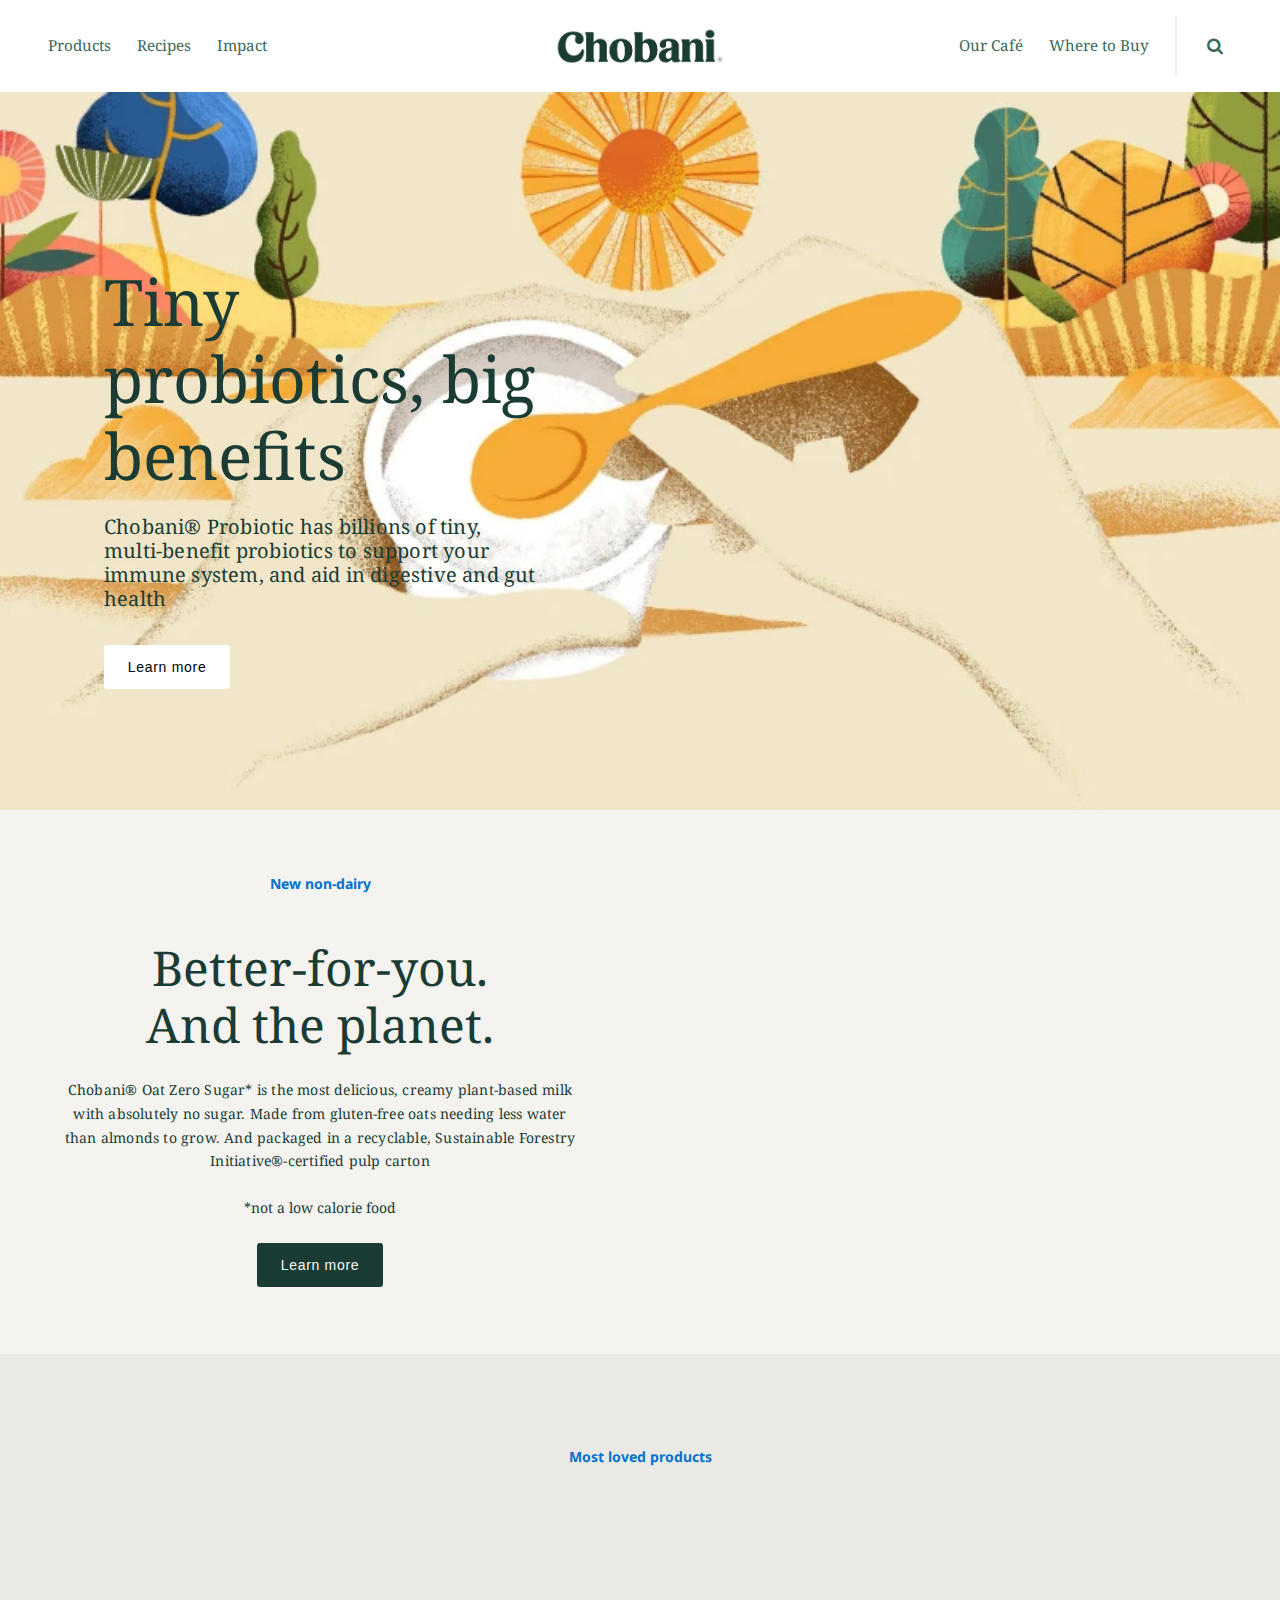
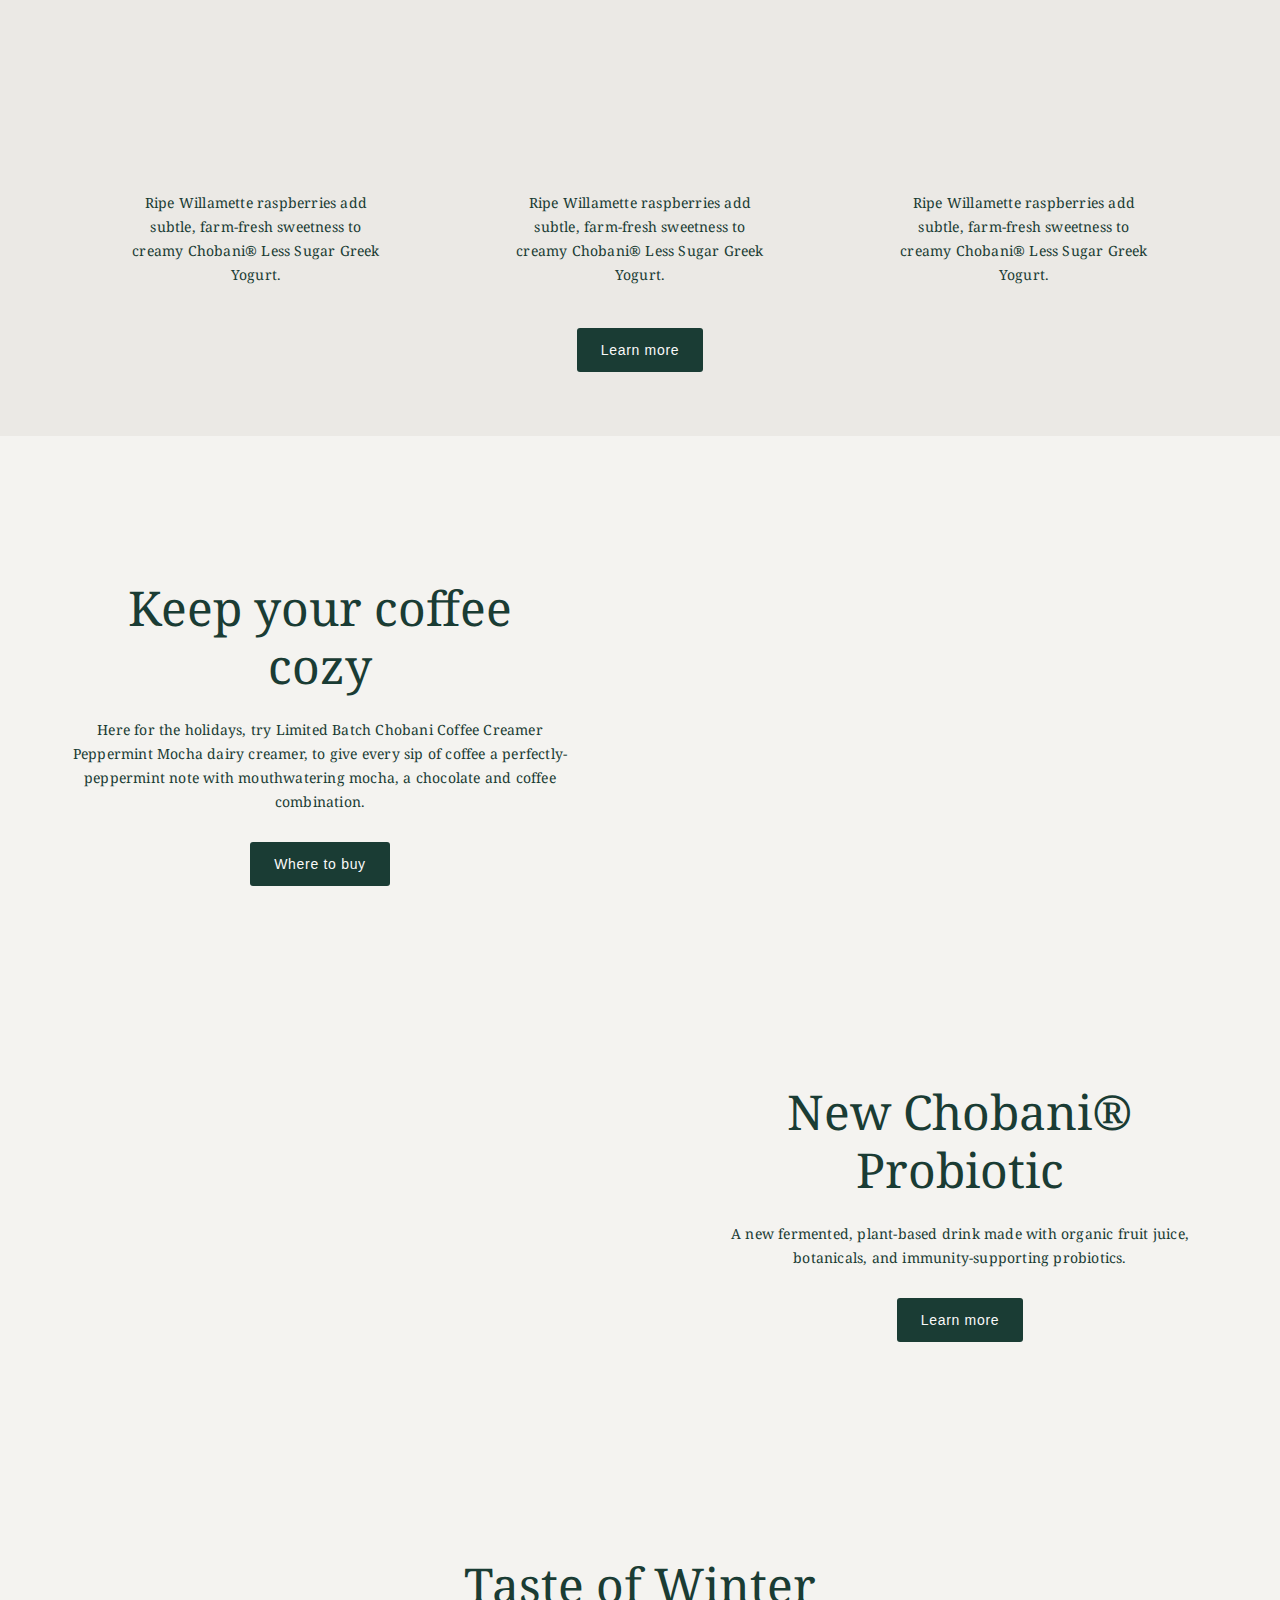
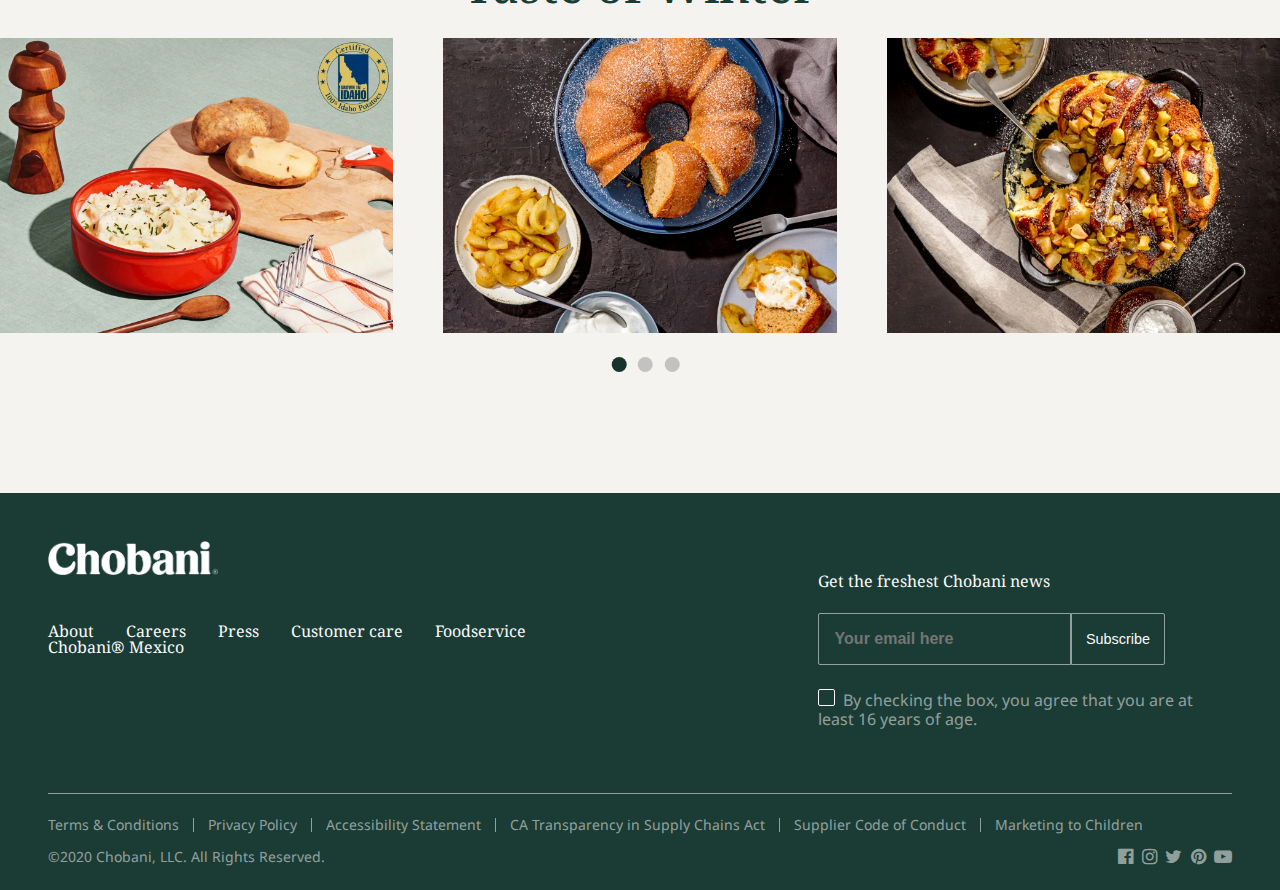
==== public/html/index.html @ cfcb0d74 "firebase" ====
<!DOCTYPE html>
<html lang="ko">
<head>
    <meta charset="UTF-8">
    <meta name="viewport" content="width=device-width, initial-scale=1.0">
    <link rel="stylesheet" href="../css/reset.css">
    <link rel="stylesheet" href="../css/swiper-bundle.min.css">
    <link rel="stylesheet" href="../css/animate3.min.css">
    <link rel="stylesheet" href="https://stackpath.bootstrapcdn.com/font-awesome/4.7.0/css/font-awesome.min.css">
    <link rel="stylesheet" href="../css/index.css">
    <script src="../js/jquery-3.5.1.min.js"></script>
    <script src="../js/swiper-bundle.min.js"></script>
    <script src="../js/wow.min.js"></script>
    <title>Chobani</title>
</head>
<body>
    <!-- .header-wrapper -->
    <div class="header-wrapper wrapper">
        <div class="navi-wrapper wrapper wow slideInDown" data-wow-duration="0.6s">
            <div class="navi-wrap">
                <div class="navi-left">
                    <div class="navi navi-products">
                        <a href="#">Products</a>
                        <div class="sub-navi">
                            <ul class="featured">
                                <li class="title">Featured</li>
                                <li><a href="#">New! Chobani® Probiotic</a>
                                <i class="fa fa-angle-right" aria-hidden="true"></i>
                                </li>
                                <li><a href="#">New! Chobani® Complete</a>
                                <i class="fa fa-angle-right" aria-hidden="true"></i>
                                </li>
                            </ul>
                            <ul class="products">
                                <li class="title">All Products</li>
                                <li><a href="#">Complete</a>
                                <i class="fa fa-angle-right" aria-hidden="true"></i>
                                </li>
                                <li><a href="#">Oat-Based</a>
                                <i class="fa fa-angle-right" aria-hidden="true"></i>
                                </li>
                                <li><a href="#">Coffee Creamer</a>
                                <i class="fa fa-angle-right" aria-hidden="true"></i>
                                </li>
                                <li><a href="#">Less Sugar</a>
                                <i class="fa fa-angle-right" aria-hidden="true"></i>
                                </li>
                                <li><a href="#">Plain</a>
                                <i class="fa fa-angle-right" aria-hidden="true"></i>
                                </li>
                                <li><a href="#">Fruit on the Bottom</a>
                                <i class="fa fa-angle-right" aria-hidden="true"></i>
                                </li>
                                <li><a href="#">Blended</a>
                                <i class="fa fa-angle-right" aria-hidden="true"></i>
                                </li>
                                <li><a href="#">Creamy Blended</a>
                                <i class="fa fa-angle-right" aria-hidden="true"></i>
                                </li>
                                <li><a href="#">Probiotic</a>
                                <i class="fa fa-angle-right" aria-hidden="true"></i>
                                </li>
                                <li><a href="#">Flip®</a>
                                <i class="fa fa-angle-right" aria-hidden="true"></i>
                                </li>
                                <li><a href="#">Oatmeal on the Bottom</a>
                                <i class="fa fa-angle-right" aria-hidden="true"></i>
                                </li>
                                <li><a href="#">Chobani® Coconut</a>
                                <i class="fa fa-angle-right" aria-hidden="true"></i>
                                </li>
                                <li><a href="#">Limited Batch</a>
                                <i class="fa fa-angle-right" aria-hidden="true"></i>
                                </li>
                                <li><a href="#">Little Chobani™ Probiotic</a>
                                <i class="fa fa-angle-right" aria-hidden="true"></i>
                                </li>
                            </ul>
                        </div>
                    </div>
                    <div class="navi navi-recipe">
                        <a href="#">Recipes</a>
                    </div>
                    <div class="navi navi-impact">
                        <a href="#">Impact</a>
                        <ul class="sub-navi">
                            <li><a href="#">Environmental Wellness</a>
                            <i class="fa fa-angle-right" aria-hidden="true"></i>
                            </li>
                            <li><a href="#">Diversity & Inclusion</a>
                            <i class="fa fa-angle-right" aria-hidden="true"></i>
                            </li>
                            <li><a href="#">Nutritional Wellness</a>
                            <i class="fa fa-angle-right" aria-hidden="true"></i>
                            </li>
                            <li><a href="#">Social Wellness</a>
                            <i class="fa fa-angle-right" aria-hidden="true"></i>
                            </li>
                            <li><a href="#">Chobani Incubator</a>
                            <i class="fa fa-angle-right" aria-hidden="true"></i>
                            </li>
                            <li><a href="#">Milk Matters™</a>
                            <i class="fa fa-angle-right" aria-hidden="true"></i>
                            </li>
                        </ul>
                    </div>
                </div>
                <h1><a href="#"><img src="../img/logo.png" alt="chobani"></a></h1>
                <div class="navi-right">
                    <div class="navi-right-cont">
                        <div class="navi navi-cafe">
                            <a href="#">Our Café</a>
                        </div>
                        <div class="navi navi-buy">
                            <a href="#">Where to Buy</a>
                        </div>
                        <div class="line"></div>
                        <i class="fa fa-search" aria-hidden="true"></i>
                        <div class="search">
                            <input type="text" name="search" placeholder="What are you looking for?">
                            <i class="fa fa-times" aria-hidden="true"></i>
                        </div>
                    </div>
                </div>
            </div>
        </div>
    </div>
    <!-- .header-wrapper // -->

    <!-- .main-wrapper -->
    <div class="main-wrapper m-wrapper">
        <div class="main-wrap">
            <div class="banner"></div>
            <div class="title-wrap">
                <h2 class="title wow fadeIn">Tiny probiotics, big benefits</h2>
                <p class="content wow fadeIn" data-wow-delay="0.2s">Chobani® Probiotic has billions of tiny, multi-benefit probiotics to support your immune system, and aid in digestive and gut health</p>
                <button type="button" class="wow fadeIn" data-wow-delay="0.3s">Learn more</button>
            </div>
        </div>
    </div>
    <!-- .main-wrapper // -->

    <!-- .new-wrapper -->
    <section class="new-wrapper wrapper">
        <div class="new-wrap">
            <div class="text-wrap">
                <h4 class="sub-title">New non-dairy</h4>
                <h3 class="title">Better-for-you.<br>And the planet.</h3>
                <p class="content">Chobani® Oat Zero Sugar* is the most delicious, creamy plant-based milk with absolutely no sugar. Made from gluten-free oats needing less water than almonds to grow. And packaged in a recyclable, Sustainable Forestry Initiative®-certified pulp carton</p>
                <p class="content-1">*not a low calorie food</p>
                <button type="button">Learn more</button>
            </div>
            <div class="img-wrap">
                <img src="../img/non-dairy.jpg" alt="new" class="w-100 wow fadeIn" data-wow-offset="200" data-wow-duration="1.5s">
            </div>
        </div>
    </section>
    <!-- .new-wrapper // -->

    <!-- .best-wrapper -->
    <section class="best-wrapper wrapper">
        <h4 class="sub-title">Most loved products</h4>
        <div class="best-wrap">
            <div class="best">
                <img src="../img/loved1.png" alt="best" class="w-100 wow fadeInUp" data-wow-offset="40" data-wow-duration="1.5s">
                <p class="content">Ripe Willamette raspberries add subtle, farm-fresh sweetness to creamy Chobani® Less Sugar Greek Yogurt.</p>
            </div>
            <div class="best">
                <img src="../img/loved2.png" alt="best" class="w-100 wow fadeInUp" data-wow-offset="40" data-wow-duration="1.5s" data-wow-delay="0.3s">
                <p class="content">Ripe Willamette raspberries add subtle, farm-fresh sweetness to creamy Chobani® Less Sugar Greek Yogurt.</p>
            </div>
            <div class="best">
                <img src="../img/loved3.png" alt="best" class="w-100 wow fadeInUp" data-wow-offset="40" data-wow-duration="1.5s" data-wow-delay="0.6s">
                <p class="content">Ripe Willamette raspberries add subtle, farm-fresh sweetness to creamy Chobani® Less Sugar Greek Yogurt.</p>
            </div>
        </div>
        <button type="button">Learn more</button>
    </section>
    <!-- .best-wrapper // -->

    <!-- .products-wrapper -->
    <section class="products-wrapper wrapper">
        <div class="prd-wrap">
            <div class="text-wrap">
                <h3 class="title">Keep your coffee<br>cozy</h3>
                <p class="content">Here for the holidays, try Limited Batch Chobani Coffee Creamer Peppermint Mocha dairy creamer, to give every sip of coffee a perfectly-peppermint note with mouthwatering mocha, a chocolate and coffee combination.</p>
                <button type="button">Where to buy</button>
            </div>
            <div class="img-wrap">
                <img src="../img/cozy.jpg" alt="prd" class="w-100 wow fadeInUp" data-wow-duration="1.5s">
            </div>
        </div>
        <div class="prd-wrap">
            <div class="text-wrap">
                <h3 class="title">New Chobani®<br>Probiotic</h3>
                <p class="content">A new fermented, plant-based drink made with organic fruit juice, botanicals, and immunity-supporting probiotics.</p>
                <button type="button">Learn more</button>
            </div>
            <div class="img-wrap">
                <img src="../img/probiotic.gif" alt="prd" class="w-100 wow fadeInUp" data-wow-duration="1.5s">
            </div>
        </div>
    </section>
    <!-- .products-wrapper // -->

    <!-- .slide-wrapper -->
    <section class="slide-wrapper">
        <h3 class="title">Taste of Winter</h3>
        <div class="swiper-container">
            <div class="swiper-wrapper">
                <div class="swiper-slide">
                    <div class="box"><a href="#"><img src="../img/slide2.jpg" alt="슬라이드" class="w-100"><span>Mashed Potatoes</span></a></div>
                </div>
                <div class="swiper-slide">
                    <div class="box"><a href="#"><img src="../img/slide3.jpg" alt="슬라이드" class="w-100"><span>Spiced Bundt Cake</s></a></div>
                </div>
                <div class="swiper-slide">
                    <div class="box"><a href="#"><img src="../img/slide1.jpg" alt="슬라이드" class="w-100"><span>Apple Cinammon Bread Pudding</s></a></div>
                </div>
            </div>
        </div>
        <div class="pager-wrap">
            <div class="pager"></div>
            <div class="pager"></div>
            <div class="pager"></div>
        </div>
    </section>
    <!-- .slide-wrapper // -->

    <!-- .footer -->
    <footer class="wrapper">
        <div class="cont-wrap">
            <div class="f-menu">
                <div class="logo"><img src="../img/logo-w.png" alt="chobani" class="w-100"></div>
                <ul class="menu">
                    <li><a href="#">About</a></li>
                    <li><a href="#">Careers</a></li>
                    <li><a href="#">Press</a></li>
                    <li><a href="#">Customer care</a></li>
                    <li><a href="#">Foodservice</a></li>
                    <li><a href="#">Chobani® Mexico</a></li>
                </ul>
            </div>
            <form class="f-mail">
                <p>Get the freshest Chobani news</p>
                <div class="email-box">
                    <input type="text" name="email" placeholder="Your email here" class="email">
                    <input type="submit" value="Subscribe" class="bt-email"></input>
                </div>
                <div class="cb-wrap">
                    <input type="checkbox" name="age" value="16" id="cb">
                    <label for="cb">By checking the box, you agree that you are at least 16 years of age.</label>
                </div>
        </div>
        <div class="copy-wrap">
            <ul class="terms">
                <li><a href="#">Terms & Conditions</a></li>
                <li><a href="#">Privacy Policy</a></li>
                <li><a href="#">Accessibility Statement</a></li>
                <li><a href="#">CA Transparency in Supply Chains Act</a></li>
                <li><a href="#">Supplier Code of Conduct</a></li>
                <li><a href="#">Marketing to Children</a></li>
            </ul>
            <div class="copy">
                <div class="copyright">©2020 Chobani, LLC. All Rights Reserved.</div>
                <div class="sns">
                    <a href="#"><i class="fa fa-facebook-official" aria-hidden="true"></i></a>
                    <a href="#"><i class="fa fa-instagram" aria-hidden="true"></i></a>
                    <a href="#"><i class="fa fa-twitter" aria-hidden="true"></i></a>
                    <a href="#"><i class="fa fa-pinterest" aria-hidden="true"></i></a>
                    <a href="#"><i class="fa fa-youtube-play" aria-hidden="true"></i></a>
                </div>
            </div>
        </div>
        </form>
    </footer>
    <!-- .footer // -->



    <script src="../js/index.js"></script>
</body>
</html>
---- public/css/index.css ----
@import url('https://fonts.googleapis.com/css2?family=Noto+Sans:wght@400;700&family=Noto+Serif&display=swap');
/* 
font-family: 'Noto Sans', sans-serif;
font-family: 'Noto Serif', serif;

color: #1a3c34;
color: #ff5e30;
 */

 html,body {font-family: 'Noto Serif', serif; color: #1a3c34; background-color: #f4f3f0;}
 div {box-sizing: border-box;}
 a {
	color: inherit;
	text-decoration: none;
 }
 .w-100 {width: 100%;}
 .mw-100 {width: 100%;}
 .h-100 {height: 100%;}
 .m-wrapper {max-width: 1440px; margin: auto;}
 .wrapper {max-width: 1376px; margin: auto;}

 .text-wrap {text-align: center; flex: 50% 0 0; padding: 0 4em;}
  h4.sub-title {color: #0071ce; font-family: 'Noto Sans', sans-serif; font-weight: bold; font-size: 0.875em;}
  h3.title {font-size: 3em; line-height: 1.2; margin: 1em 0 0.5em;}
  p.content {line-height: 1.7; font-size: 0.875em; letter-spacing: 0.2px;}
  button {background-color: #1a3c34; color: #f9f9f9; border-radius: 3px; padding: 1em 1.7em; border: 0; font-size: 0.875em; letter-spacing: 0.05em; transition: all .2s; font-size: 0.875em; margin-top: 2em;}
  button:hover {background-color: #e7e4d3; color: #1a3c34;}


 /* ********.header-wrapper******* */
 .navi-wrapper {background-color: #fff; position: fixed; padding: 1em 3em; width: 100%; z-index: 9;}
 .navi-wrap {display: flex; align-items: center; justify-content: space-between; color: #3b695d; font-size: 0.95em;}
 .navi-wrap .navi-left {display: flex; align-items: center;}
 .navi-wrap h1 img {width: 165px; position: absolute; top: 50%; left: 50%; transform: translate(-50%, -50%);}
 .navi-wrap .navi-right {overflow: hidden;}
 .navi-wrap .navi-right-cont {display: flex; align-items: center; transform: translate(290px); transition: all 0.5s;}
 .navi-wrap .navi-right-cont.active {transform: translate(0);}
 .navi-wrap .line{width: 2px; height: 60px; background-color: #eee; margin-right: 2em;}
 .navi-wrap .navi-right i {cursor: pointer; font-size: 1.125em;}
 .navi-wrap .navi {position: relative;}
 .navi-wrap .navi > a {margin-right: 1.7em; transition: all .2s;}
 .navi-wrap .navi:hover > a{color: #ff5e30;}

 .navi-right .search {opacity: 0;}
 .navi-right .search input {margin-right: 2em; border: 1px solid #ccc; padding: 1em 1.5em;}
 .navi-right .search i {font-size: 1.5em; font-weight: lighter;}

 .sub-navi {background-color: #fff; width: 225px; position: absolute; top: 30px; left: -20px; padding: 1.5em; box-shadow: 0 -1px 2px rgba(199, 199, 199, 0.7); display: none; z-index: 10;}
 .sub-navi ul.featured {border-bottom: 1px solid #eee; padding-bottom: 2.5em; margin-bottom: 2em;}
 .sub-navi .title {color: #579385; padding-bottom: 1em;}
 .sub-navi li {display: flex; justify-content: space-between; align-items: center;}
 .sub-navi li > i {opacity: 0; transition: all .5s;}
 .sub-navi a {display: block; font-family: 'Noto Sans', sans-serif; line-height: 1.3; padding: 0.25em 0; padding-left: 0.5em; font-size: 0.9em; color: #102f28;}
 .sub-navi a:hover {color: #ff5e30;}
 .sub-navi li:hover i {color: #ff5e30; opacity: 1; transform: translateX(6px);}
 .navi-impact > .sub-navi a {padding: 0.875em 0.5em; font-family: 'Noto Serif', serif;}

 /* ********.main-wrapper******* */
 .main-wrapper {position: relative;}
 .main-wrap .banner {width: 100%; height: 810px; background-image: url(../img/banner3.jpg); background-repeat: no-repeat; background-size: cover; background-position: center;}
 .main-wrap .title-wrap {position: absolute; bottom: 15%; padding: 0 6.5em; width: 50%;}
 .main-wrap .title-wrap .title {font-size: 4em; line-height: 1.2;}
 .main-wrap .title-wrap .content {font-size: 1.25em; line-height: 1.2; margin: 1em 0 1.7em;}
 .main-wrap .title-wrap button {background-color: #fff; color: #000; margin-top: 0; transition: all 0.3s;}
 .main-wrap .title-wrap button:hover {background-color: rgba(255,255,255,0.8);}
 
 /* ********.new-wrapper******* */
 .new-wrap {margin: 4em 0; display: flex; align-items: center;}
 .new-wrap .img-wrap {flex: 50% 0 0; padding: 0 7em;}
 .text-wrap p.content-1 {margin-top: 2em; font-size: 0.875em;}
 
 /* ********.best-wrapper******* */
 .best-wrapper {text-align: center; background-color: #ebe9e5; padding: 6em 0 4em;}
 .best-wrapper h4 {margin-bottom: 4em;}
 .best-wrapper button {margin-top: 3em;}
 .best-wrapper .best-wrap {display: flex; justify-content: space-evenly; align-items: flex-end;}
 .best-wrap .best {flex: 20% 0 0;}
 .best-wrap .best p {margin-top: 2em;}
 
 /* ********.products-wrapper******* */
 .prd-wrap {margin-top: 4em; display: flex; align-items: center;}
 .prd-wrap .img-wrap {flex: 50% 0 0; padding: 0 7em;}
 .prd-wrap:last-child .img-wrap {order: -1;}
  
 /* ********.slide-wrapper******* */
 .slide-wrapper {margin: 10em 0; text-align: center; position: relative;}
 .swiper-wrapper {max-height: 380px;}
 .swiper-slide {position: relative;}
 .swiper-slide .box {background-color: #1a3c34;}
 .swiper-slide .box img {transition: all 0.4s;}
 .swiper-slide .box span {position: absolute; top: 50%; left: 50%; transform: translate(-50%, -30%); color: #f9f9f9; font-size: 1.5em; font-weight: lighter; line-height: 1.4; opacity: 0; transition: all 0.5s; letter-spacing: 0.05em;}
 .swiper-slide .box.active span {opacity: 1; top: 50%; left: 50%; transform: translate(-50%, -50%);}
 .swiper-slide .box.active img {opacity: 0.1;}
 .pager-wrap {position: absolute; left: 50%; transform: translateX(-50%); display: flex; margin-top: 1.5em;}
 .swiper-pagination-bullet {width: 15px; height: 15px; border-radius: 50%; margin-left: 0.7em; background-color: #000;}
 .swiper-pagination-bullet-active {background-color: #17332c;}
  
 /* ********footer******* */
 footer.wrapper {margin-top: 10em; background-color: #1a3c34; color: #f9f9f9; padding: 3em 3em 1em; box-sizing: border-box;}
 footer .cont-wrap {display: flex; justify-content: space-between;}
 footer .f-menu {flex: 55% 0 0;}
 .f-menu .logo {width: 170px;}
 .f-menu ul.menu {display: flex; flex-wrap: wrap; padding-top: 3em;}
 .f-menu ul.menu li {margin-right: 2em;}
 footer .f-mail {flex: 35% 0 0; padding-top: 2em;}
 footer .f-mail .email-box {margin: 1.5em 0; display: flex;}
 footer .f-mail .email-box input {border: 1px solid rgba(228, 228, 228, 0.6); padding: 1em; background-color: transparent; color: #f9f9f9; display: inline-block;}
 .f-mail .email {font-weight: bolder; color: rgba(228, 228, 228, 0.6); border-radius: 2px 0 0 2px;}
 .f-mail .bt-email {font-size: 0.9em; transition: all 0.2s; border-radius: 0 2px 2px 0;}
 .f-mail .bt-email:hover {background-color: #f9f9f9; color: #1a3c34;}

 .cb-wrap input[type="checkbox"] {display: none;}
 .cb-wrap input[type="checkbox"] + label {display: inline-block; position: relative; user-select: none; line-height: 1.2; font-family: 'Noto Sans', sans-serif; color: rgba(228, 228, 228, 0.6);}
 .cb-wrap input[type="checkbox"] + label::before {content: ""; display: inline-block; width: 15px; height: 15px; background-color: transparent; border: 1px solid #f9f9f9; border-radius: 2px; margin-right: 0.5em;}
 .cb-wrap input[type="checkbox"]:checked + label::before {content: "\2713"; font-size: 0.875em; font-weight: bolder; text-align: center;}

.copy-wrap {margin-top: 4em; border-top: 1px solid rgba(228, 228, 228, 0.6); padding-top: 1.5em; font-family: 'Noto Sans', sans-serif; color: rgba(228, 228, 228, 0.6);}
.copy-wrap .terms {display: flex;}
.copy-wrap .terms li {margin-right: 1em; border-right: 1px solid rgba(228, 228, 228, 0.6); padding-right: 1em; font-size: 0.875em;}
.copy-wrap .terms li:last-child {border-right: 0;}
.copy-wrap .copy {padding: 1em 0 0.5em; display: flex; justify-content: space-between; align-items: center;}
.copy-wrap .copy .copyright {font-size: 0.875em;}
.copy-wrap .copy .sns i {margin-left: 0.25em; font-size: 1.125em;}
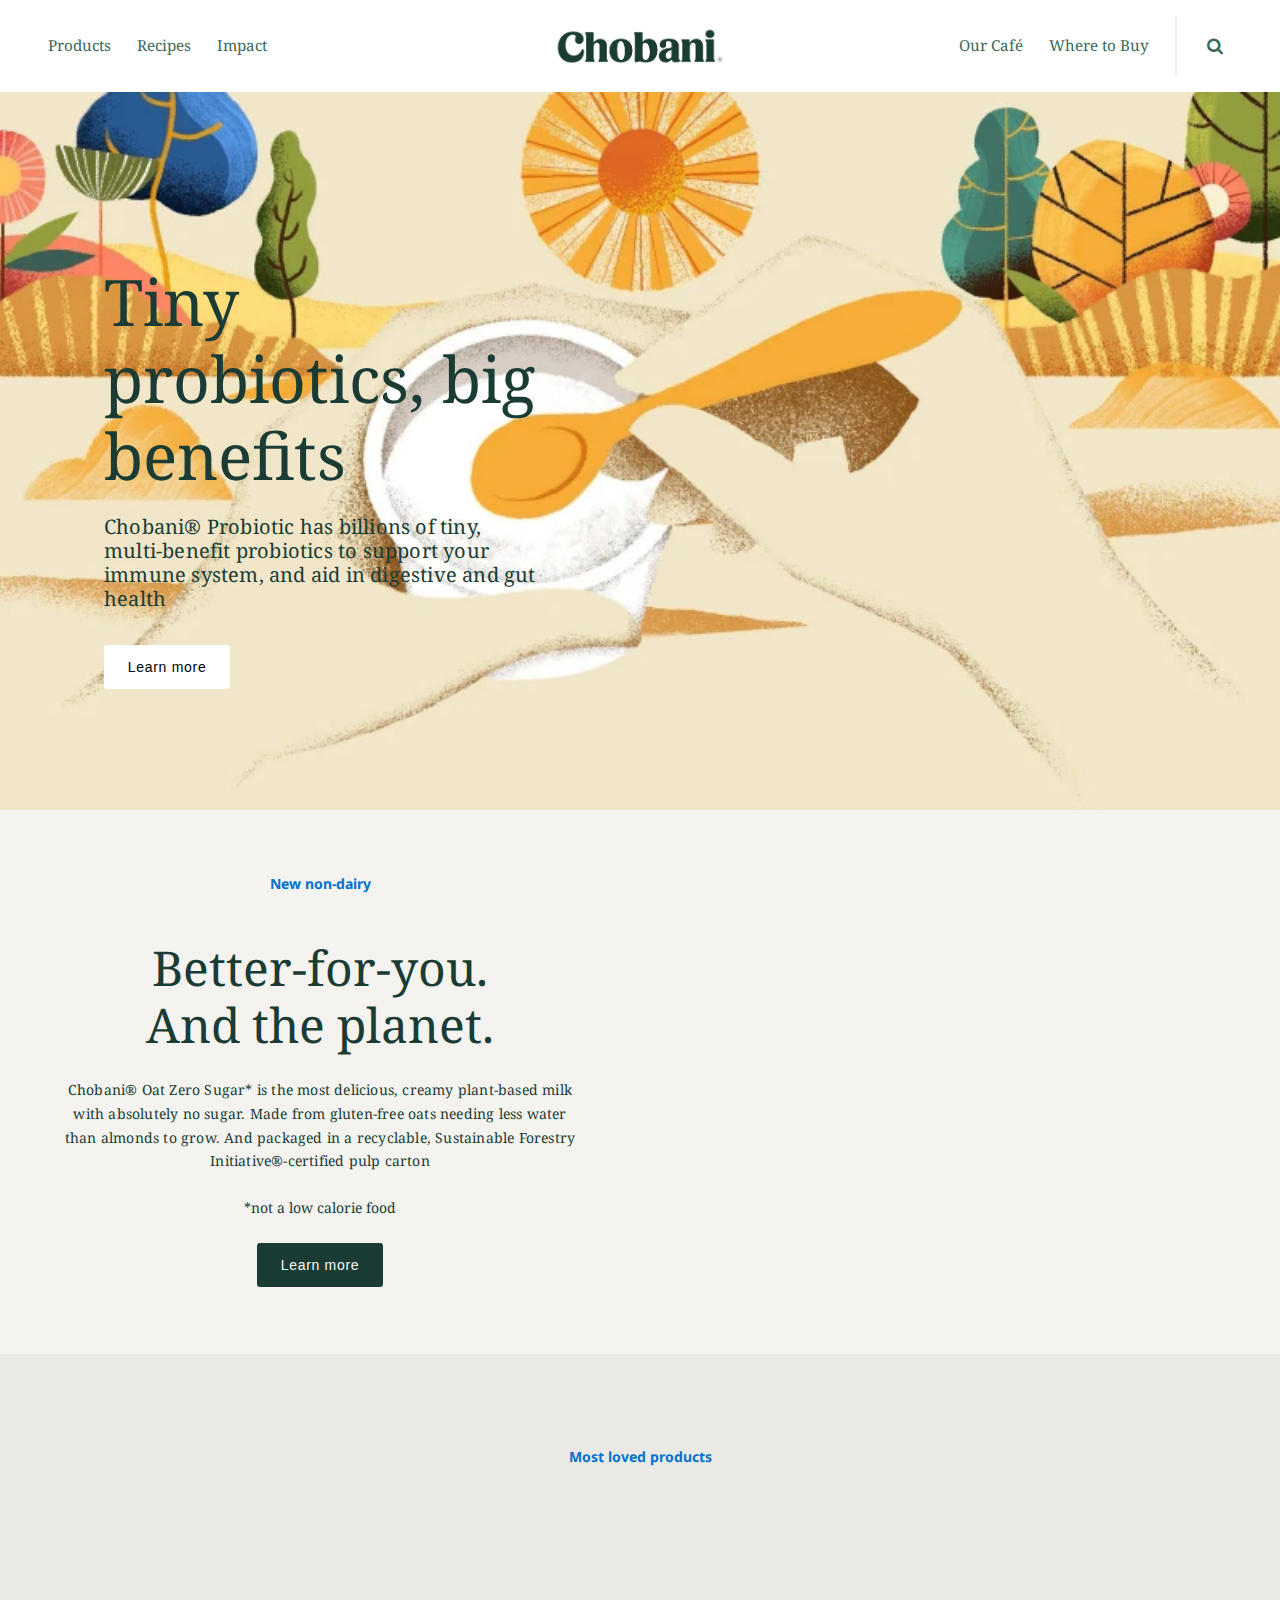
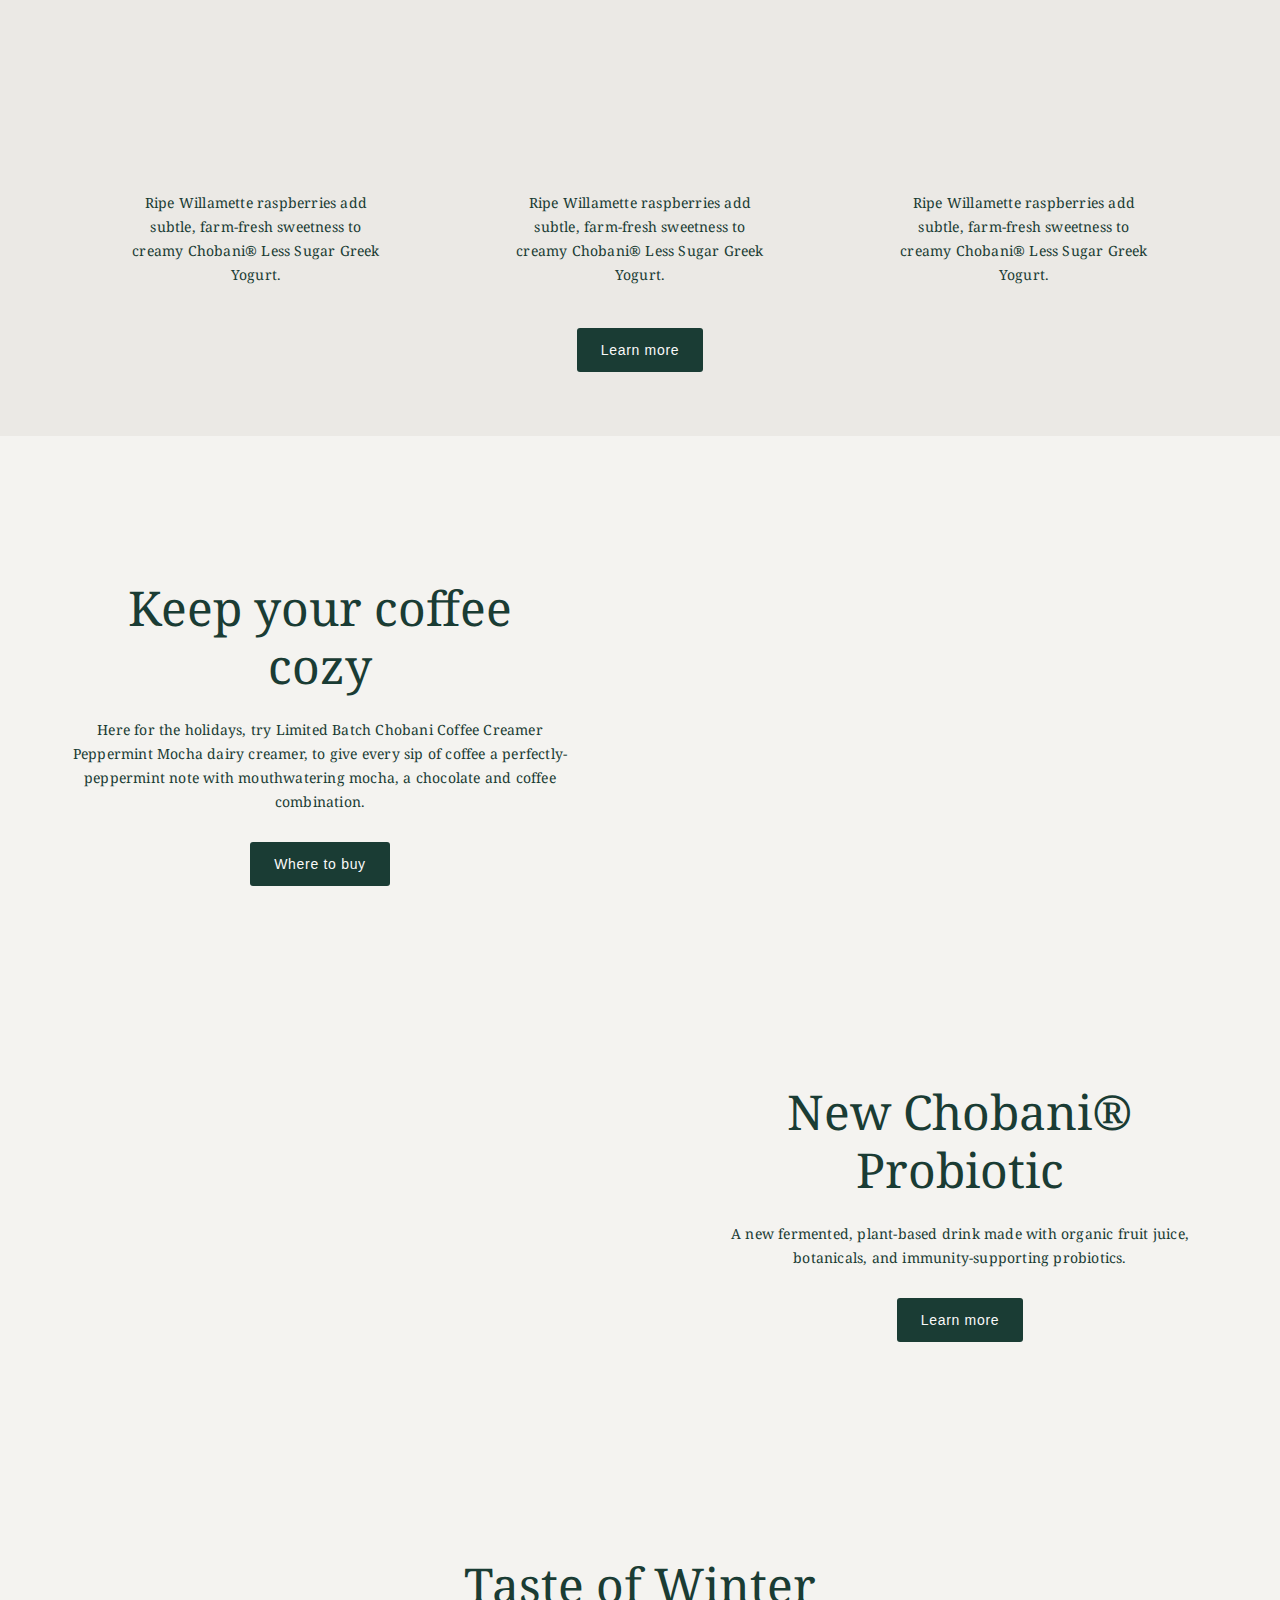
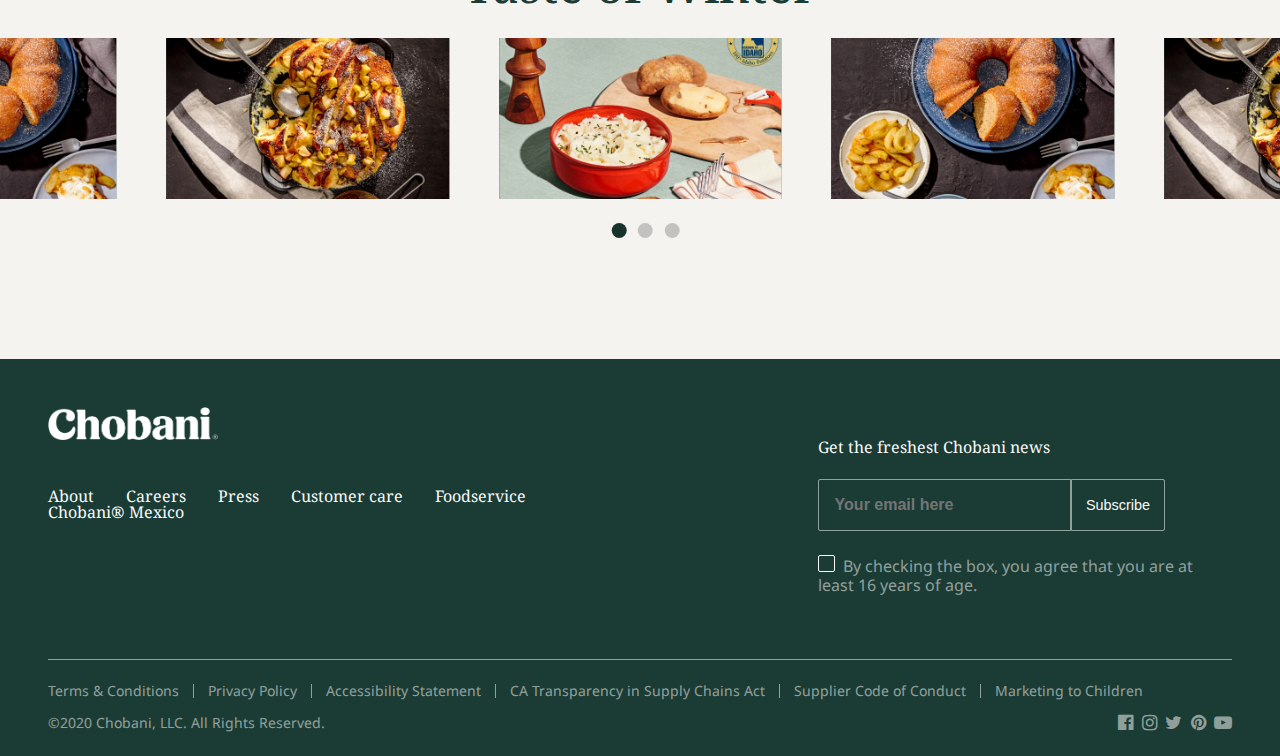
==== commit 8188f4ed: "..." ====
--- a/public/html/index.html
+++ b/public/html/index.html
@@ -209,7 +209,12 @@
         <div class="swiper-container">
             <div class="swiper-wrapper">
                 <div class="swiper-slide">
-                    <div class="box"><a href="#"><img src="../img/slide2.jpg" alt="슬라이드" class="w-100"><span>Mashed Potatoes</span></a></div>
+                    <div class="box">
+                        <a href="#">
+                            <img src="../img/slide2.jpg" alt="슬라이드" class="w-100">
+                            <span>Mashed Potatoes</span>
+                        </a>
+                    </div>
                 </div>
                 <div class="swiper-slide">
                     <div class="box"><a href="#"><img src="../img/slide3.jpg" alt="슬라이드" class="w-100"><span>Spiced Bundt Cake</s></a></div>
--- a/public/css/index.css
+++ b/public/css/index.css
@@ -84,11 +84,11 @@
   
  /* ********.slide-wrapper******* */
  .slide-wrapper {margin: 10em 0; text-align: center; position: relative;}
- .swiper-wrapper {max-height: 380px;}
- .swiper-slide {position: relative;}
+ /* .swiper-wrapper {max-height: 380px;} */
+ .swiper-slide {position: relative; margin: -2% 0; }
  .swiper-slide .box {background-color: #1a3c34;}
  .swiper-slide .box img {transition: all 0.4s;}
- .swiper-slide .box span {position: absolute; top: 50%; left: 50%; transform: translate(-50%, -30%); color: #f9f9f9; font-size: 1.5em; font-weight: lighter; line-height: 1.4; opacity: 0; transition: all 0.5s; letter-spacing: 0.05em;}
+ .swiper-slide .box span {position: absolute; top: 50%; left: 50%; transform: translate(-50%, -30%); color: #f9f9f9; font-size: 1.5em; font-weight: lighter; line-height: 1.4; opacity: 0; transition: all 0.5s; letter-spacing: 0.05em; border: 2px solid red;}
  .swiper-slide .box.active span {opacity: 1; top: 50%; left: 50%; transform: translate(-50%, -50%);}
  .swiper-slide .box.active img {opacity: 0.1;}
  .pager-wrap {position: absolute; left: 50%; transform: translateX(-50%); display: flex; margin-top: 1.5em;}
@@ -120,4 +120,23 @@
 .copy-wrap .terms li:last-child {border-right: 0;}
 .copy-wrap .copy {padding: 1em 0 0.5em; display: flex; justify-content: space-between; align-items: center;}
 .copy-wrap .copy .copyright {font-size: 0.875em;}
-.copy-wrap .copy .sns i {margin-left: 0.25em; font-size: 1.125em;}+.copy-wrap .copy .sns i {margin-left: 0.25em; font-size: 1.125em;}
+
+
+
+
+@media screen and (max-width: 1199px) {
+    .navi-wrap {padding: 0.75em 0;}
+    .navi-wrap .navi-left {order: 1; margin-left: auto;}
+    .navi-wrap h1 img {position: relative; transform: translate(0); top: 0; left: 0; width: 120px;}
+    .navi-wrap .navi-right {display: none;}
+}
+@media screen and (max-width: 991px) {
+	
+}
+@media screen and (max-width: 767px) {
+	
+}
+@media screen and (max-width: 575px) {
+	
+}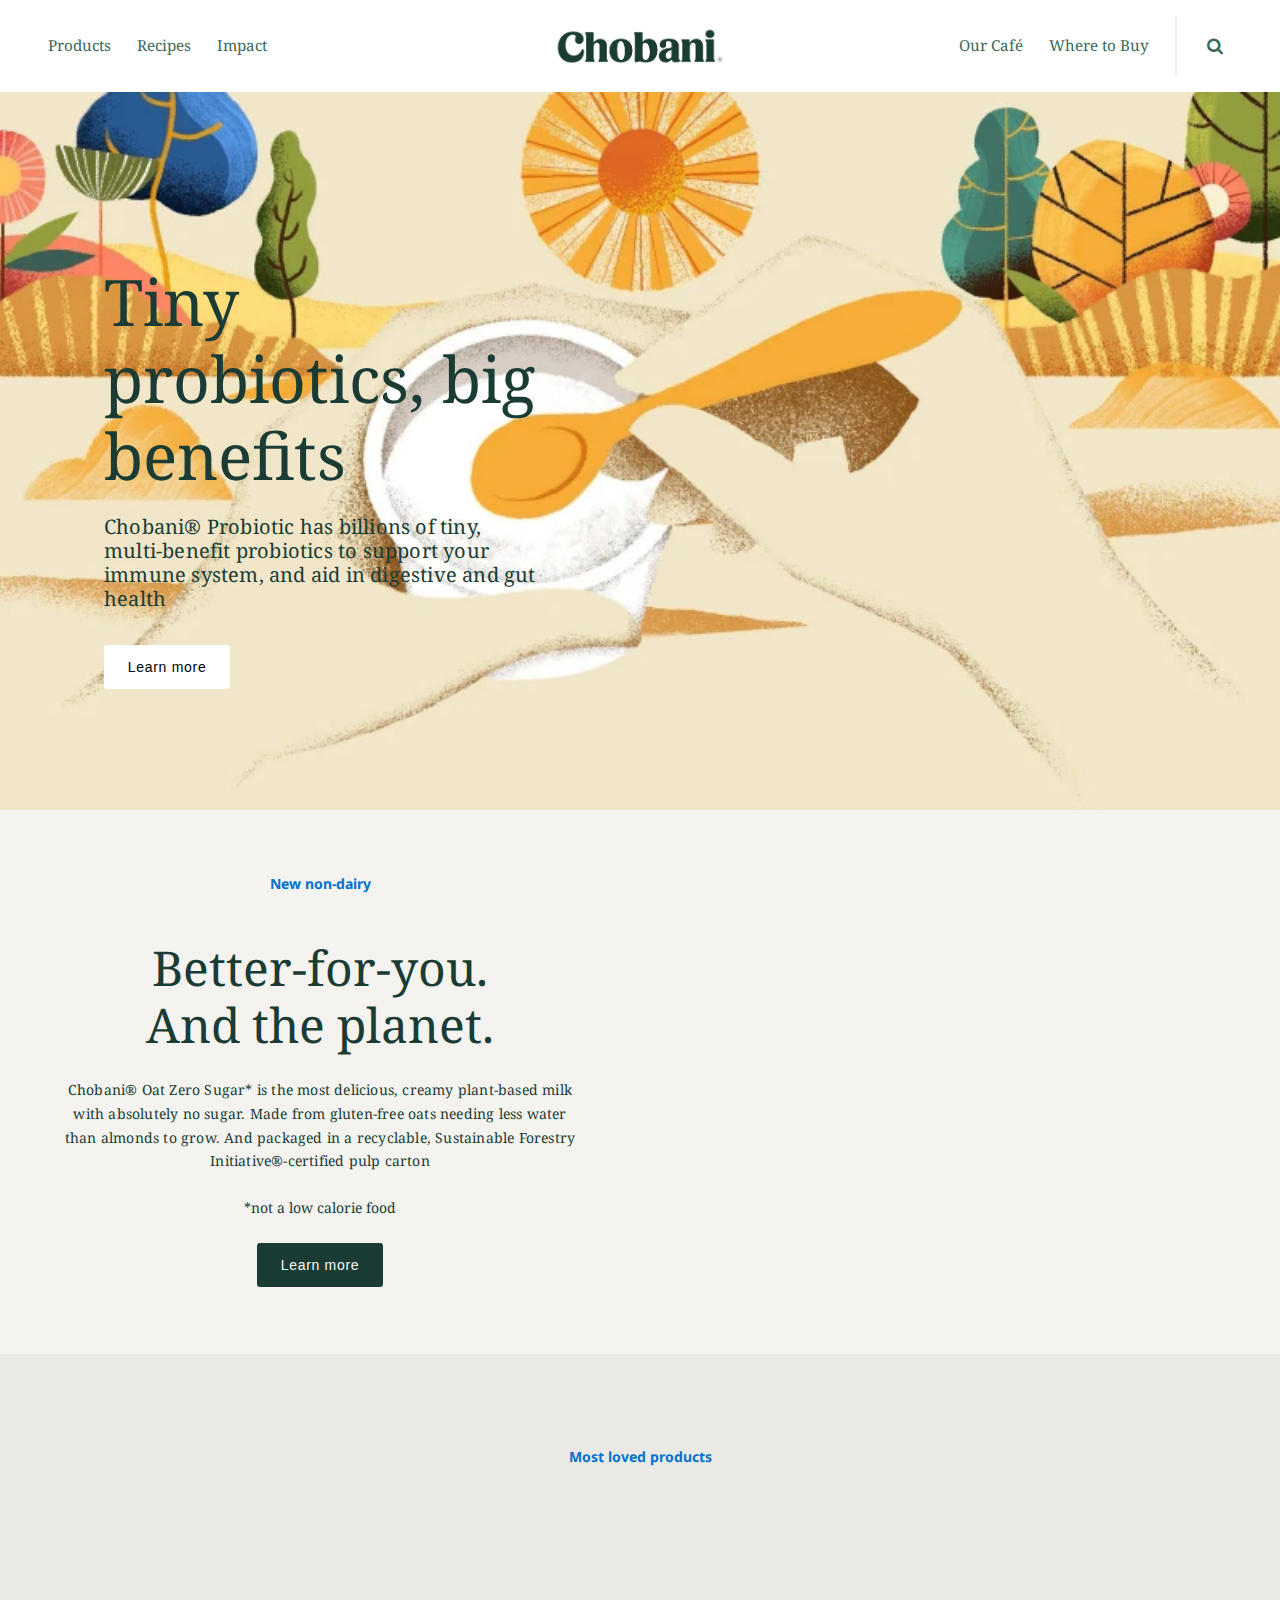
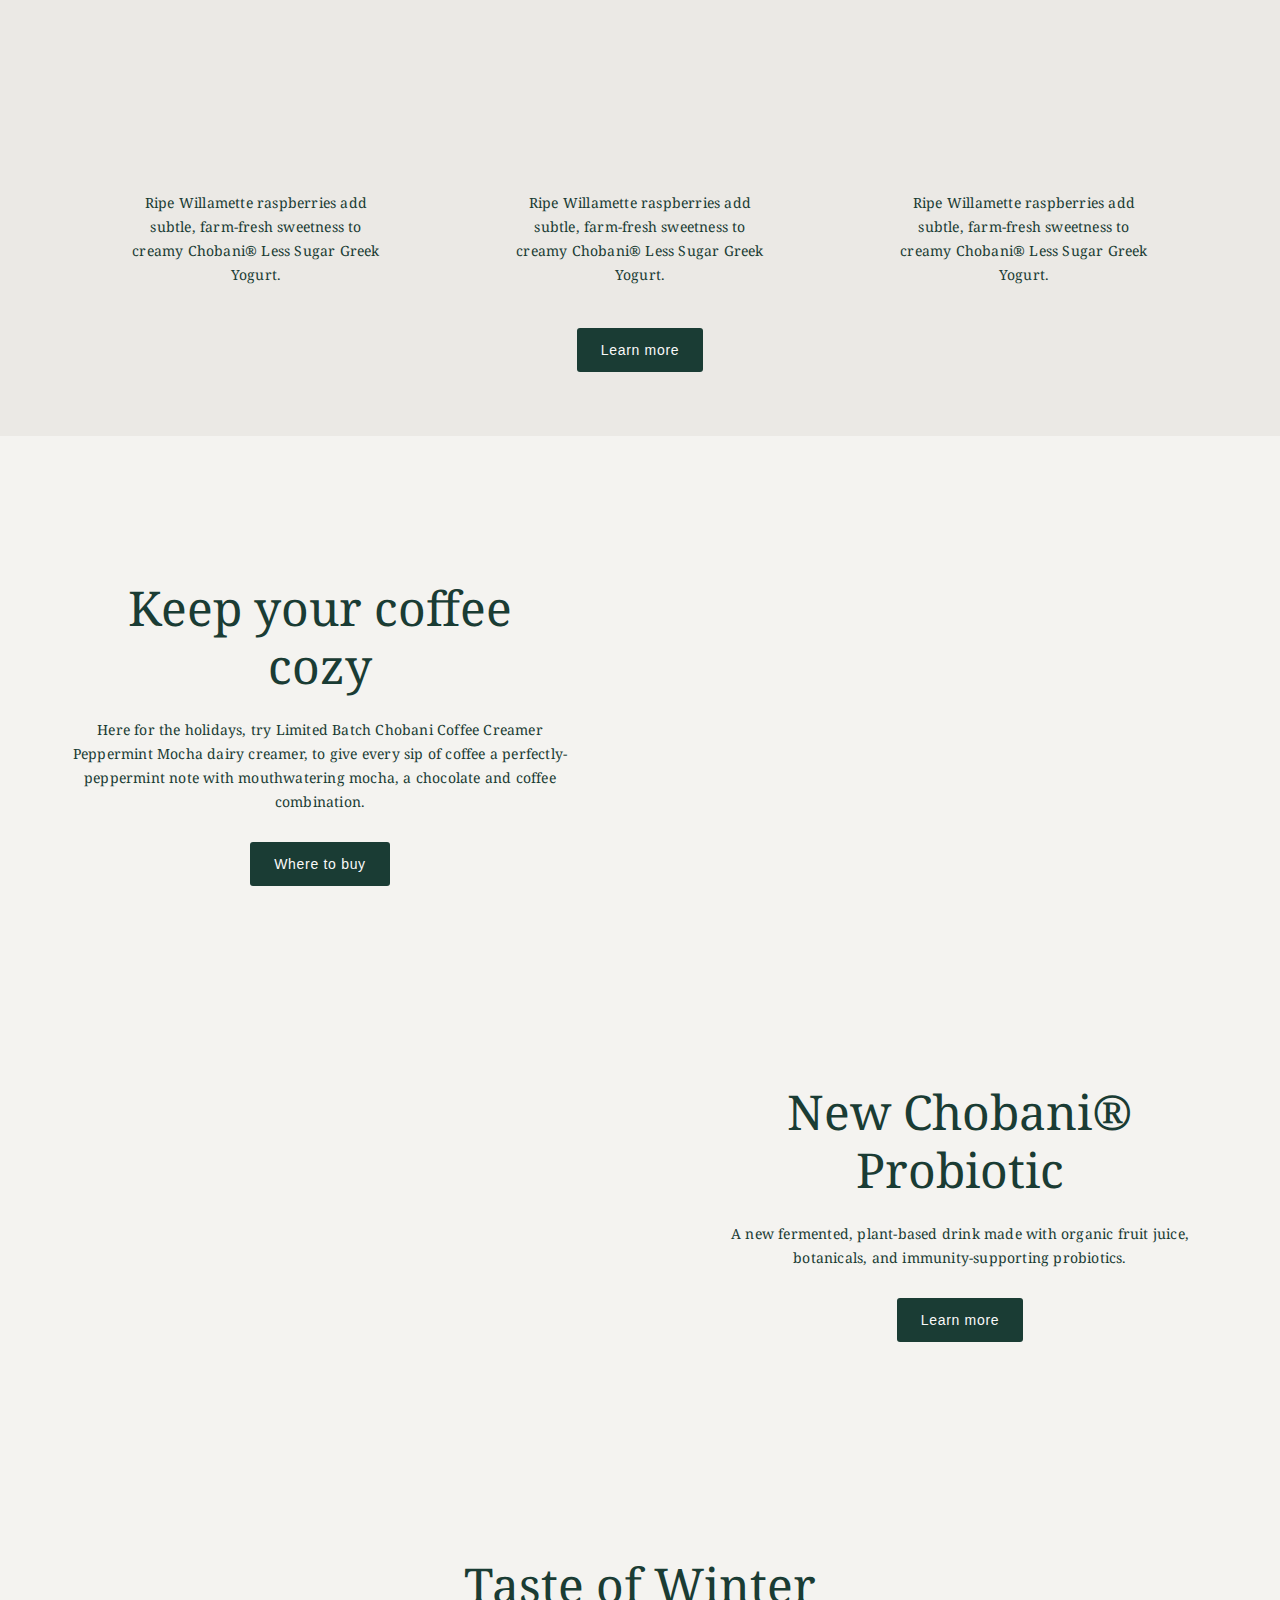
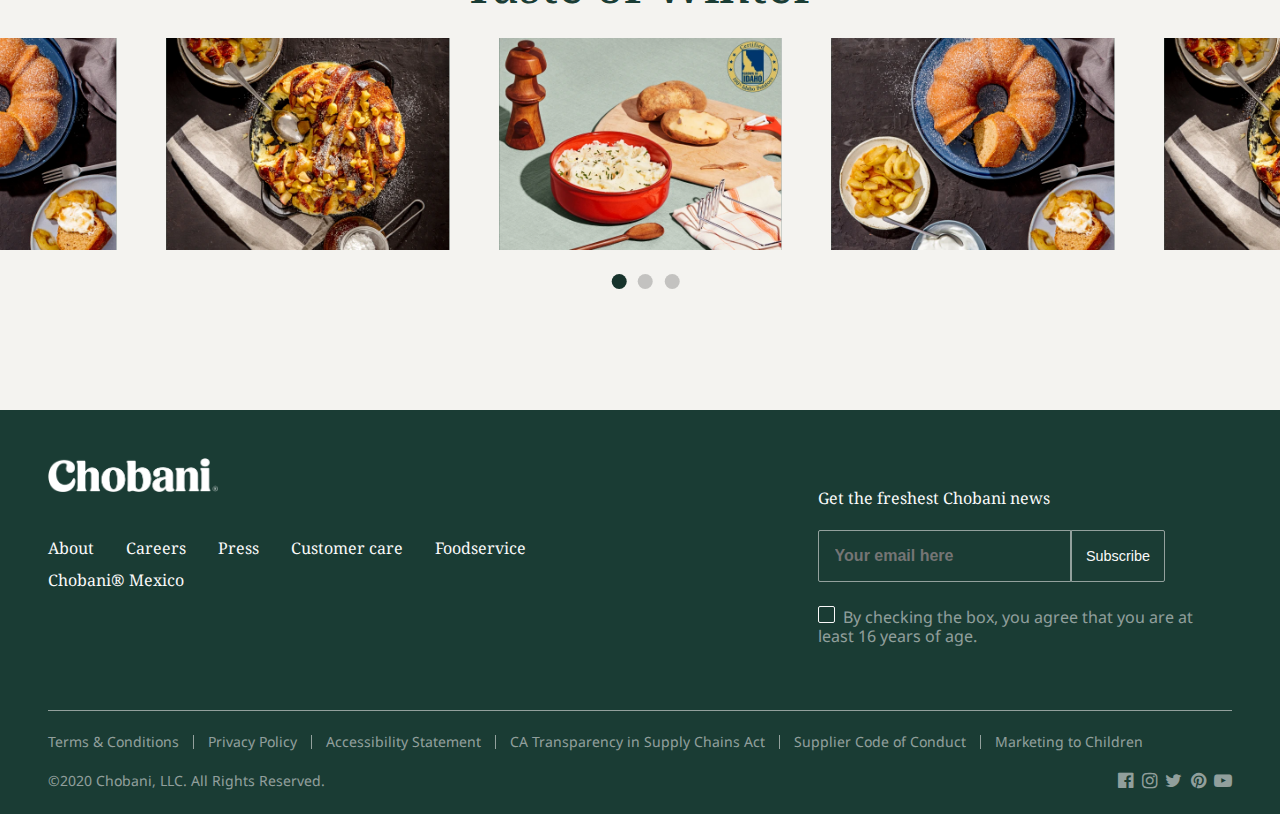
==== commit 3881f50b: "반응형 navi, footer빼고" ====
--- a/public/html/index.html
+++ b/public/html/index.html
@@ -122,6 +122,10 @@
                         </div>
                     </div>
                 </div>
+                <div class="mo-navi">
+                    <div class="line"></div>
+                    <i class="fa fa-bars" aria-hidden="true"></i>
+                </div>
             </div>
         </div>
     </div>
--- a/public/css/index.css
+++ b/public/css/index.css
@@ -45,6 +45,9 @@
  .navi-right .search input {margin-right: 2em; border: 1px solid #ccc; padding: 1em 1.5em;}
  .navi-right .search i {font-size: 1.5em; font-weight: lighter;}
 
+ .mo-navi {display: none;}
+ .mo-navi i {font-size: 1.25em; cursor: pointer;}
+
  .sub-navi {background-color: #fff; width: 225px; position: absolute; top: 30px; left: -20px; padding: 1.5em; box-shadow: 0 -1px 2px rgba(199, 199, 199, 0.7); display: none; z-index: 10;}
  .sub-navi ul.featured {border-bottom: 1px solid #eee; padding-bottom: 2.5em; margin-bottom: 2em;}
  .sub-navi .title {color: #579385; padding-bottom: 1em;}
@@ -65,7 +68,7 @@
  .main-wrap .title-wrap button:hover {background-color: rgba(255,255,255,0.8);}
  
  /* ********.new-wrapper******* */
- .new-wrap {margin: 4em 0; display: flex; align-items: center;}
+ .new-wrap {margin: 4em 0; display: flex; align-items: center; flex-wrap: wrap;}
  .new-wrap .img-wrap {flex: 50% 0 0; padding: 0 7em;}
  .text-wrap p.content-1 {margin-top: 2em; font-size: 0.875em;}
  
@@ -73,22 +76,22 @@
  .best-wrapper {text-align: center; background-color: #ebe9e5; padding: 6em 0 4em;}
  .best-wrapper h4 {margin-bottom: 4em;}
  .best-wrapper button {margin-top: 3em;}
- .best-wrapper .best-wrap {display: flex; justify-content: space-evenly; align-items: flex-end;}
+ .best-wrapper .best-wrap {display: flex; justify-content: space-evenly; align-items: flex-end; flex-wrap: wrap;}
  .best-wrap .best {flex: 20% 0 0;}
  .best-wrap .best p {margin-top: 2em;}
  
  /* ********.products-wrapper******* */
- .prd-wrap {margin-top: 4em; display: flex; align-items: center;}
+ .prd-wrap {margin-top: 4em; display: flex; align-items: center; flex-wrap: wrap;}
  .prd-wrap .img-wrap {flex: 50% 0 0; padding: 0 7em;}
  .prd-wrap:last-child .img-wrap {order: -1;}
   
  /* ********.slide-wrapper******* */
  .slide-wrapper {margin: 10em 0; text-align: center; position: relative;}
  /* .swiper-wrapper {max-height: 380px;} */
- .swiper-slide {position: relative; margin: -2% 0; }
+ .swiper-slide {position: relative;}
  .swiper-slide .box {background-color: #1a3c34;}
  .swiper-slide .box img {transition: all 0.4s;}
- .swiper-slide .box span {position: absolute; top: 50%; left: 50%; transform: translate(-50%, -30%); color: #f9f9f9; font-size: 1.5em; font-weight: lighter; line-height: 1.4; opacity: 0; transition: all 0.5s; letter-spacing: 0.05em; border: 2px solid red;}
+ .swiper-slide .box span {position: absolute; top: 50%; left: 50%; transform: translate(-50%, -15%); color: #f9f9f9; font-size: 1.5em; font-weight: lighter; line-height: 1.4; opacity: 0; transition: all 0.7s; letter-spacing: 0.05em;}
  .swiper-slide .box.active span {opacity: 1; top: 50%; left: 50%; transform: translate(-50%, -50%);}
  .swiper-slide .box.active img {opacity: 0.1;}
  .pager-wrap {position: absolute; left: 50%; transform: translateX(-50%); display: flex; margin-top: 1.5em;}
@@ -98,10 +101,10 @@
  /* ********footer******* */
  footer.wrapper {margin-top: 10em; background-color: #1a3c34; color: #f9f9f9; padding: 3em 3em 1em; box-sizing: border-box;}
  footer .cont-wrap {display: flex; justify-content: space-between;}
- footer .f-menu {flex: 55% 0 0;}
+ footer .f-menu {flex: 55% 0 0; flex-wrap: wrap;}
  .f-menu .logo {width: 170px;}
  .f-menu ul.menu {display: flex; flex-wrap: wrap; padding-top: 3em;}
- .f-menu ul.menu li {margin-right: 2em;}
+ .f-menu ul.menu li {margin-right: 2em; margin-bottom: 1em;}
  footer .f-mail {flex: 35% 0 0; padding-top: 2em;}
  footer .f-mail .email-box {margin: 1.5em 0; display: flex;}
  footer .f-mail .email-box input {border: 1px solid rgba(228, 228, 228, 0.6); padding: 1em; background-color: transparent; color: #f9f9f9; display: inline-block;}
@@ -115,8 +118,8 @@
  .cb-wrap input[type="checkbox"]:checked + label::before {content: "\2713"; font-size: 0.875em; font-weight: bolder; text-align: center;}
 
 .copy-wrap {margin-top: 4em; border-top: 1px solid rgba(228, 228, 228, 0.6); padding-top: 1.5em; font-family: 'Noto Sans', sans-serif; color: rgba(228, 228, 228, 0.6);}
-.copy-wrap .terms {display: flex;}
-.copy-wrap .terms li {margin-right: 1em; border-right: 1px solid rgba(228, 228, 228, 0.6); padding-right: 1em; font-size: 0.875em;}
+.copy-wrap .terms {display: flex; flex-wrap: wrap;}
+.copy-wrap .terms li {margin-right: 1em; border-right: 1px solid rgba(228, 228, 228, 0.6); padding-right: 1em; font-size: 0.875em; margin-bottom: 0.5em;}
 .copy-wrap .terms li:last-child {border-right: 0;}
 .copy-wrap .copy {padding: 1em 0 0.5em; display: flex; justify-content: space-between; align-items: center;}
 .copy-wrap .copy .copyright {font-size: 0.875em;}
@@ -125,17 +128,45 @@
 
 
 
+
+
 @media screen and (max-width: 1199px) {
-    .navi-wrap {padding: 0.75em 0;}
-    .navi-wrap .navi-left {order: 1; margin-left: auto;}
-    .navi-wrap h1 img {position: relative; transform: translate(0); top: 0; left: 0; width: 120px;}
+    .navi-wrapper {padding: 0.75em 2.5em;}
+    .navi-wrap .navi-left {margin-left: auto; order: 1;}
+    .navi-wrap h1 img {order: -1; position: relative; transform: translate(0); top: 0; left: 0; width: 120px;}
     .navi-wrap .navi-right {display: none;}
+    .mo-navi {display: flex; align-items: center; order: 2;}
+    .cb-wrap input[type="checkbox"] + label {font-size: 0.875em;}
 }
 @media screen and (max-width: 991px) {
-	
+	.main-wrap .title-wrap {left: 50%; top: 50%; width: 70%; transform: translate(-50%, -50%); padding: 0; text-align: center;}
+    .main-wrap .title-wrap .title {font-size: 3em;}
+    .main-wrap .title-wrap .content {margin:  2em 0 2.125em;}
+    h3.title {margin: 0.5em 0 0.5em; font-size: 2em;}
+    footer .f-menu {max-width: 240px;}
+    footer .f-mail .email-box {margin: 1em 0;}
+    footer .f-mail .email-box input {padding: 0.75em;}
 }
 @media screen and (max-width: 767px) {
-	
+    .navi-wrapper {padding: 1.25em 2em;}
+    .navi-wrap {justify-content: center;}
+    .navi-wrap .navi-left {display: none;} 
+	.navi-wrap .navi-right {display: none;} 
+    .mo-navi {display: none;}
+
+    .text-wrap {flex: 100% 0 0;}
+    .new-wrap .img-wrap {flex: 100% 0 0; order: -1; margin-bottom: 3em;}
+    h3.title {margin: 0.5em 0 0.5em; font-size: 1.75em;}
+
+    .best-wrapper {padding: 4em 0 3em;}
+    .best-wrap .best {flex: 51% 0 0; margin-bottom: 3.5em;}
+    .best-wrap .best p {margin-top: 0;}
+    .best-wrapper button {margin-top: 0;}
+
+    .prd-wrap {justify-content: center;}
+    .prd-wrap .img-wrap {flex: 60% 0 0; padding: 0 2em; order: -1;}
+
+    
 }
 @media screen and (max-width: 575px) {
 	
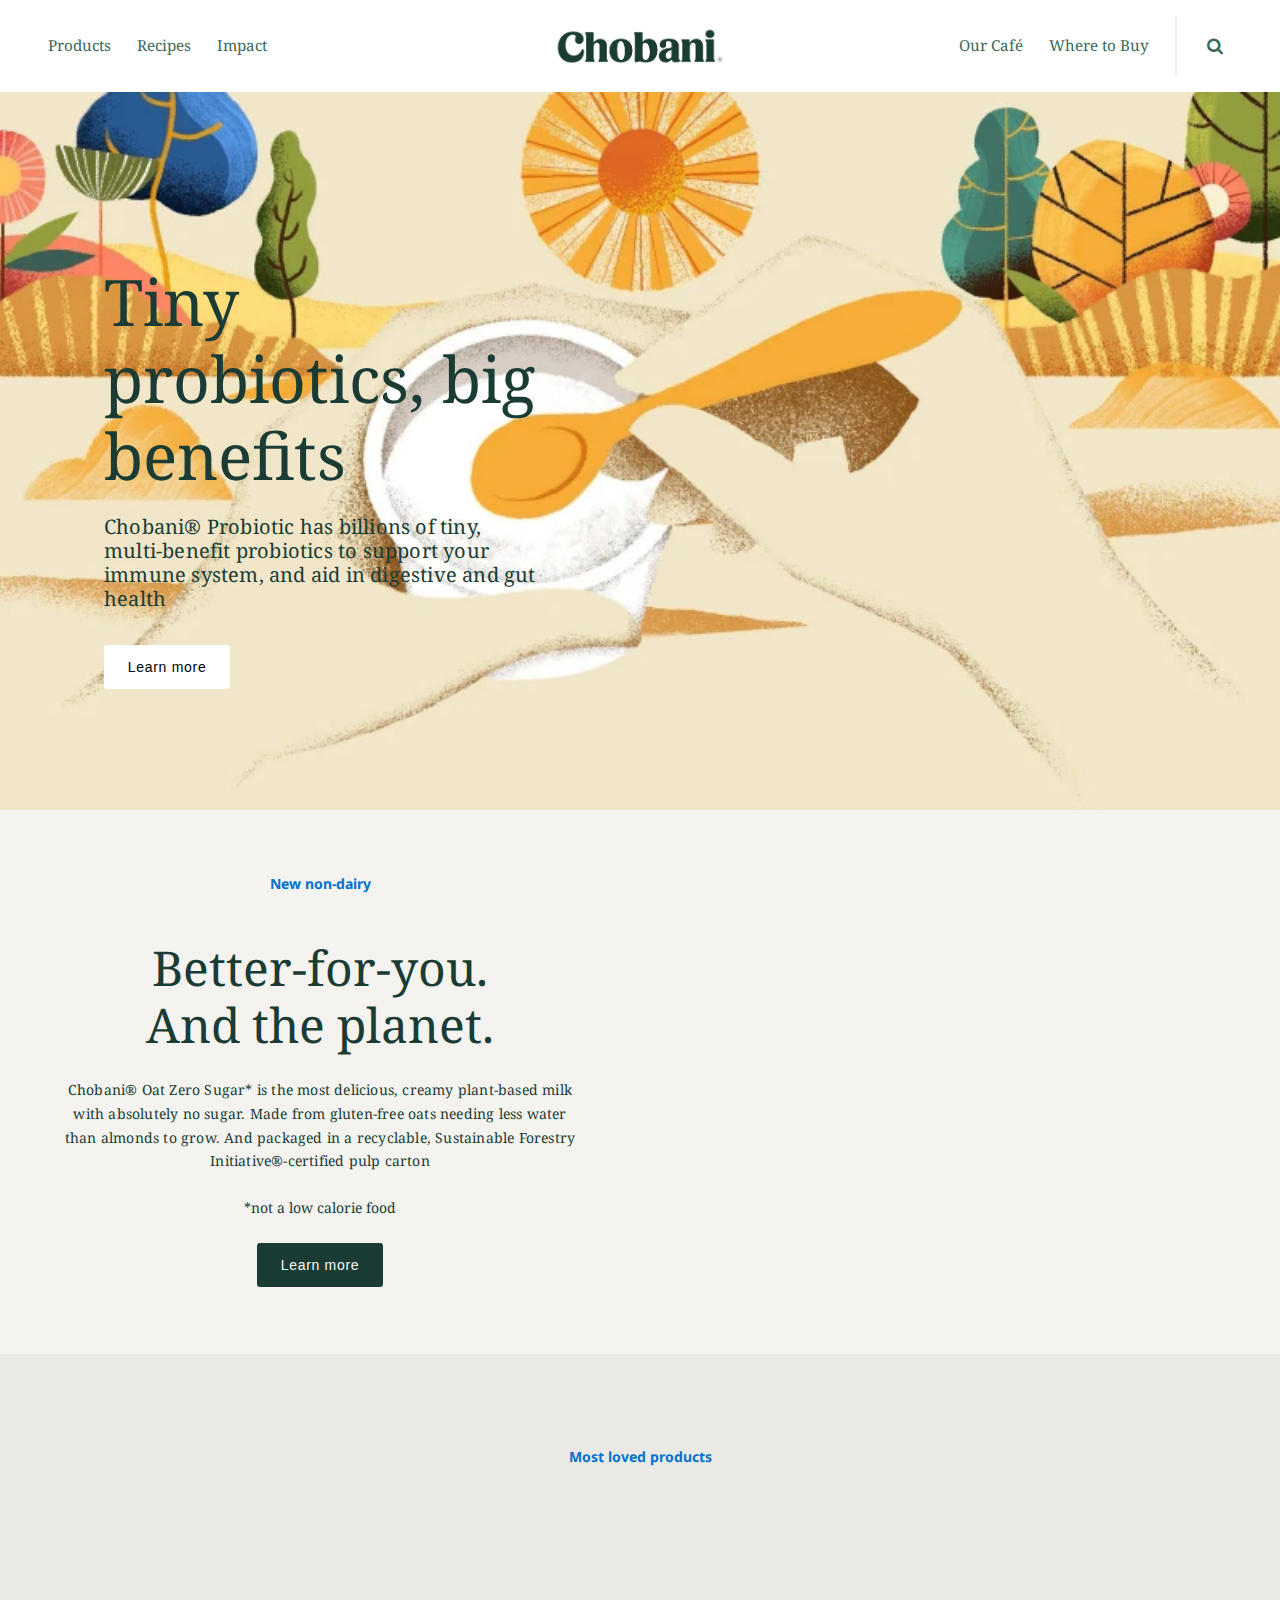
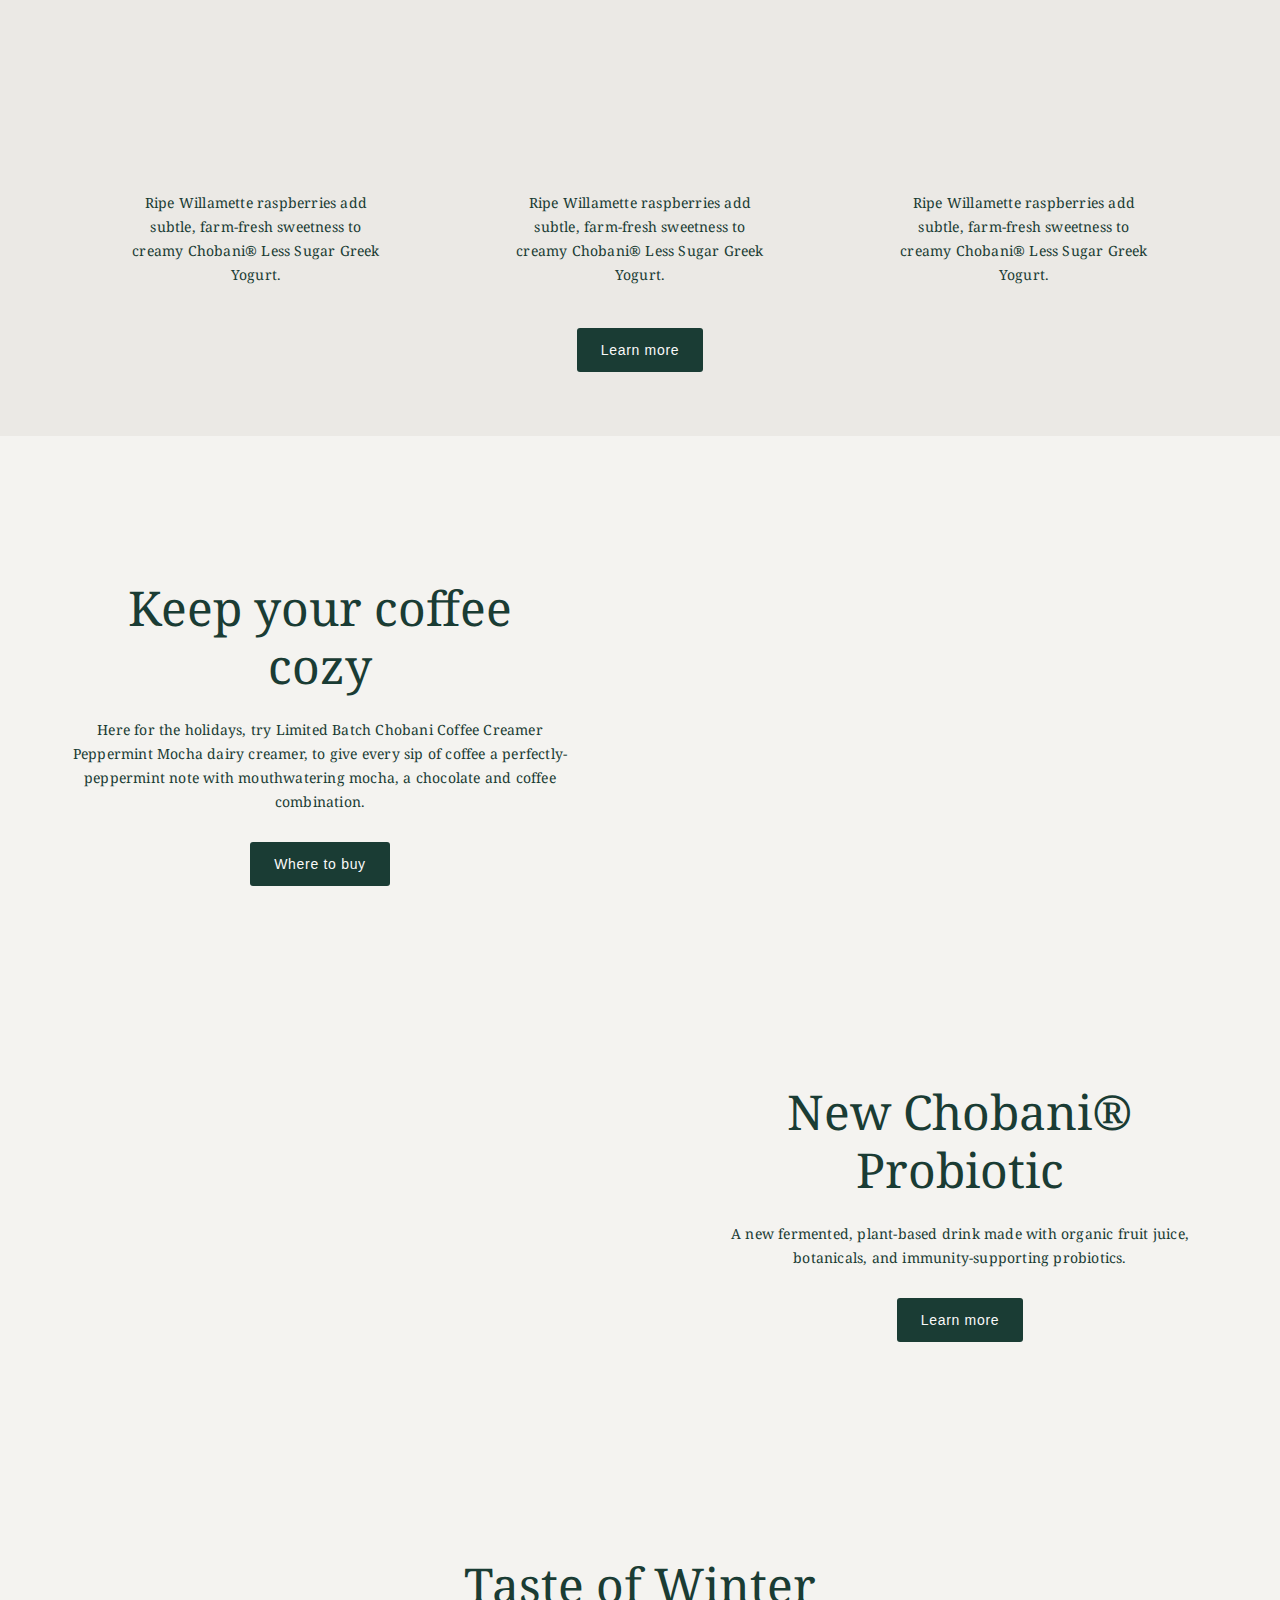
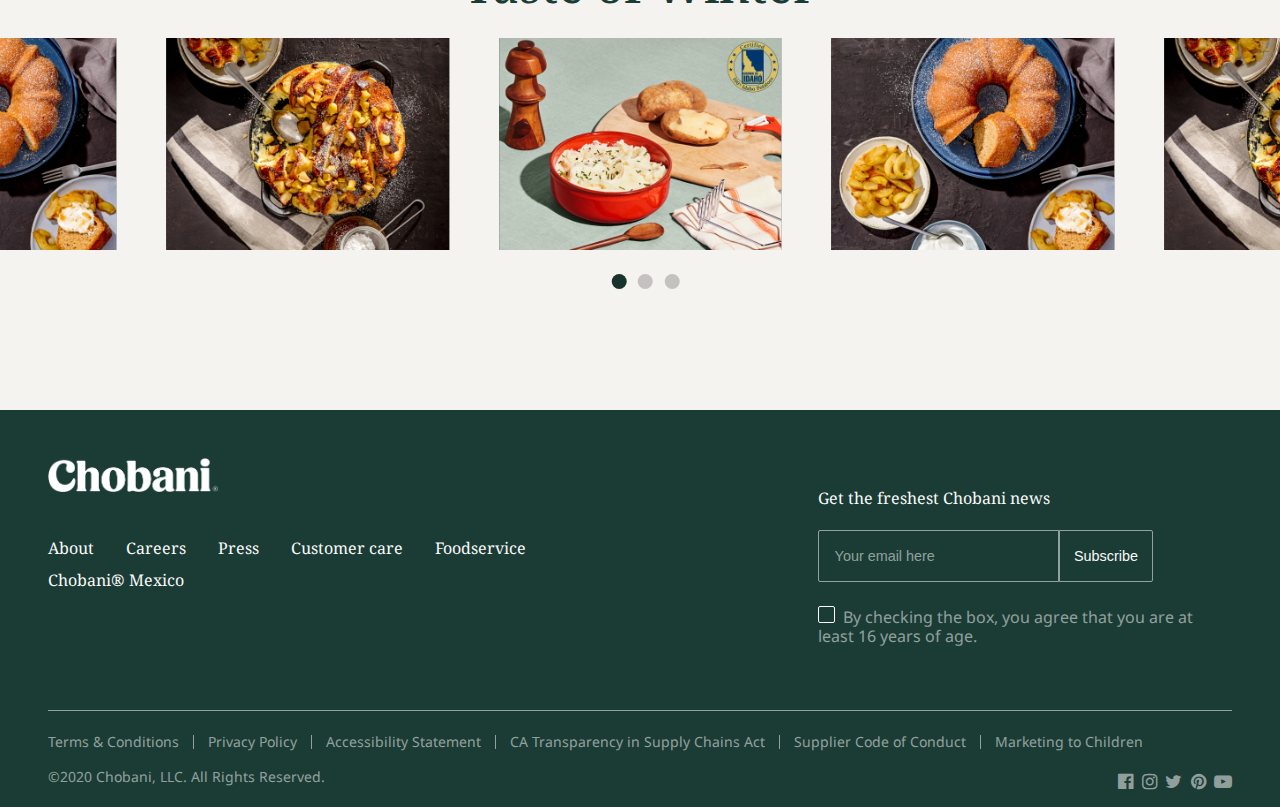
==== commit e1dc1a60: "footer완성" ====
--- a/public/html/index.html
+++ b/public/html/index.html
@@ -270,15 +270,13 @@
                 <li><a href="#">Supplier Code of Conduct</a></li>
                 <li><a href="#">Marketing to Children</a></li>
             </ul>
-            <div class="copy">
-                <div class="copyright">©2020 Chobani, LLC. All Rights Reserved.</div>
-                <div class="sns">
-                    <a href="#"><i class="fa fa-facebook-official" aria-hidden="true"></i></a>
-                    <a href="#"><i class="fa fa-instagram" aria-hidden="true"></i></a>
-                    <a href="#"><i class="fa fa-twitter" aria-hidden="true"></i></a>
-                    <a href="#"><i class="fa fa-pinterest" aria-hidden="true"></i></a>
-                    <a href="#"><i class="fa fa-youtube-play" aria-hidden="true"></i></a>
-                </div>
+            <div class="copyright">©2020 Chobani, LLC. All Rights Reserved.</div>
+            <div class="sns">
+                <a href="#"><i class="fa fa-facebook-official" aria-hidden="true"></i></a>
+                <a href="#"><i class="fa fa-instagram" aria-hidden="true"></i></a>
+                <a href="#"><i class="fa fa-twitter" aria-hidden="true"></i></a>
+                <a href="#"><i class="fa fa-pinterest" aria-hidden="true"></i></a>
+                <a href="#"><i class="fa fa-youtube-play" aria-hidden="true"></i></a>
             </div>
         </div>
         </form>
--- a/public/css/index.css
+++ b/public/css/index.css
@@ -108,7 +108,8 @@
  footer .f-mail {flex: 35% 0 0; padding-top: 2em;}
  footer .f-mail .email-box {margin: 1.5em 0; display: flex;}
  footer .f-mail .email-box input {border: 1px solid rgba(228, 228, 228, 0.6); padding: 1em; background-color: transparent; color: #f9f9f9; display: inline-block;}
- .f-mail .email {font-weight: bolder; color: rgba(228, 228, 228, 0.6); border-radius: 2px 0 0 2px;}
+ .f-mail .email {border-radius: 2px 0 0 2px;}
+ .f-mail input.email::placeholder {color: rgba(228, 228, 228, 0.6); font-size: 0.9em;}
  .f-mail .bt-email {font-size: 0.9em; transition: all 0.2s; border-radius: 0 2px 2px 0;}
  .f-mail .bt-email:hover {background-color: #f9f9f9; color: #1a3c34;}
 
@@ -117,13 +118,14 @@
  .cb-wrap input[type="checkbox"] + label::before {content: ""; display: inline-block; width: 15px; height: 15px; background-color: transparent; border: 1px solid #f9f9f9; border-radius: 2px; margin-right: 0.5em;}
  .cb-wrap input[type="checkbox"]:checked + label::before {content: "\2713"; font-size: 0.875em; font-weight: bolder; text-align: center;}
 
-.copy-wrap {margin-top: 4em; border-top: 1px solid rgba(228, 228, 228, 0.6); padding-top: 1.5em; font-family: 'Noto Sans', sans-serif; color: rgba(228, 228, 228, 0.6);}
+.copy-wrap {margin-top: 4em; border-top: 1px solid rgba(228, 228, 228, 0.6); padding-top: 1.5em; font-family: 'Noto Sans', sans-serif; color: rgba(228, 228, 228, 0.6); position: relative;}
 .copy-wrap .terms {display: flex; flex-wrap: wrap;}
 .copy-wrap .terms li {margin-right: 1em; border-right: 1px solid rgba(228, 228, 228, 0.6); padding-right: 1em; font-size: 0.875em; margin-bottom: 0.5em;}
 .copy-wrap .terms li:last-child {border-right: 0;}
-.copy-wrap .copy {padding: 1em 0 0.5em; display: flex; justify-content: space-between; align-items: center;}
-.copy-wrap .copy .copyright {font-size: 0.875em;}
-.copy-wrap .copy .sns i {margin-left: 0.25em; font-size: 1.125em;}
+.copy-wrap .copyright {font-size: 0.875em; padding: 1em 0 0.5em;}
+.copy-wrap .sns {position: absolute; right: 0; bottom: 0;}
+.copy-wrap .sns i {margin-left: 0.25em; font-size: 1.125em;}
+.copy-wrap .sns .fa-facebook-official {margin-left: 0;}
 
 
 
@@ -166,8 +168,22 @@
     .prd-wrap {justify-content: center;}
     .prd-wrap .img-wrap {flex: 60% 0 0; padding: 0 2em; order: -1;}
 
-    
+    footer .f-menu {display: none;}
+    .f-menu .logo {display: none;}
+    footer .f-mail {flex: 0 0 100%; display: flex; justify-content: center; align-items: center; flex-direction: column;}
+    .copy-wrap {margin-top: 2.5em; border-top: 0; text-align: center;}
+    .copy-wrap .terms {display: block; padding-top: 1.5em; z-index: 5;}
+    .copy-wrap .terms li {margin-right: 0; border-right: 0; padding-right: 0; margin-bottom: 1.5em; font-weight: bold;}
+    .copy-wrap .copyright {font-size: 0.75em;}
+    .copy-wrap .sns {left: 50%; top: 0; transform: translateX(-50%); height: 30px; width: 100%;}
+    .copy-wrap .sns i {margin-left: 1.5em; font-size: 1.125em;}
 }
 @media screen and (max-width: 575px) {
-	
+    .copy-wrap .sns i {margin-left: 1.25em; font-size: 1.5em;}
+    footer .f-mail {flex: 100% 0 0;}
+    footer .f-mail .email-box {display: flex; flex-direction: column; width: 100%;}
+    footer .f-mail .email-box input {width: 90%; box-sizing: border-box;}
+    .f-mail .email {margin: 0.5em 0;}
+    .f-mail input.email::placeholder {text-align: center;}
+    .cb-wrap input[type="checkbox"] + label {width: 90%;}
 }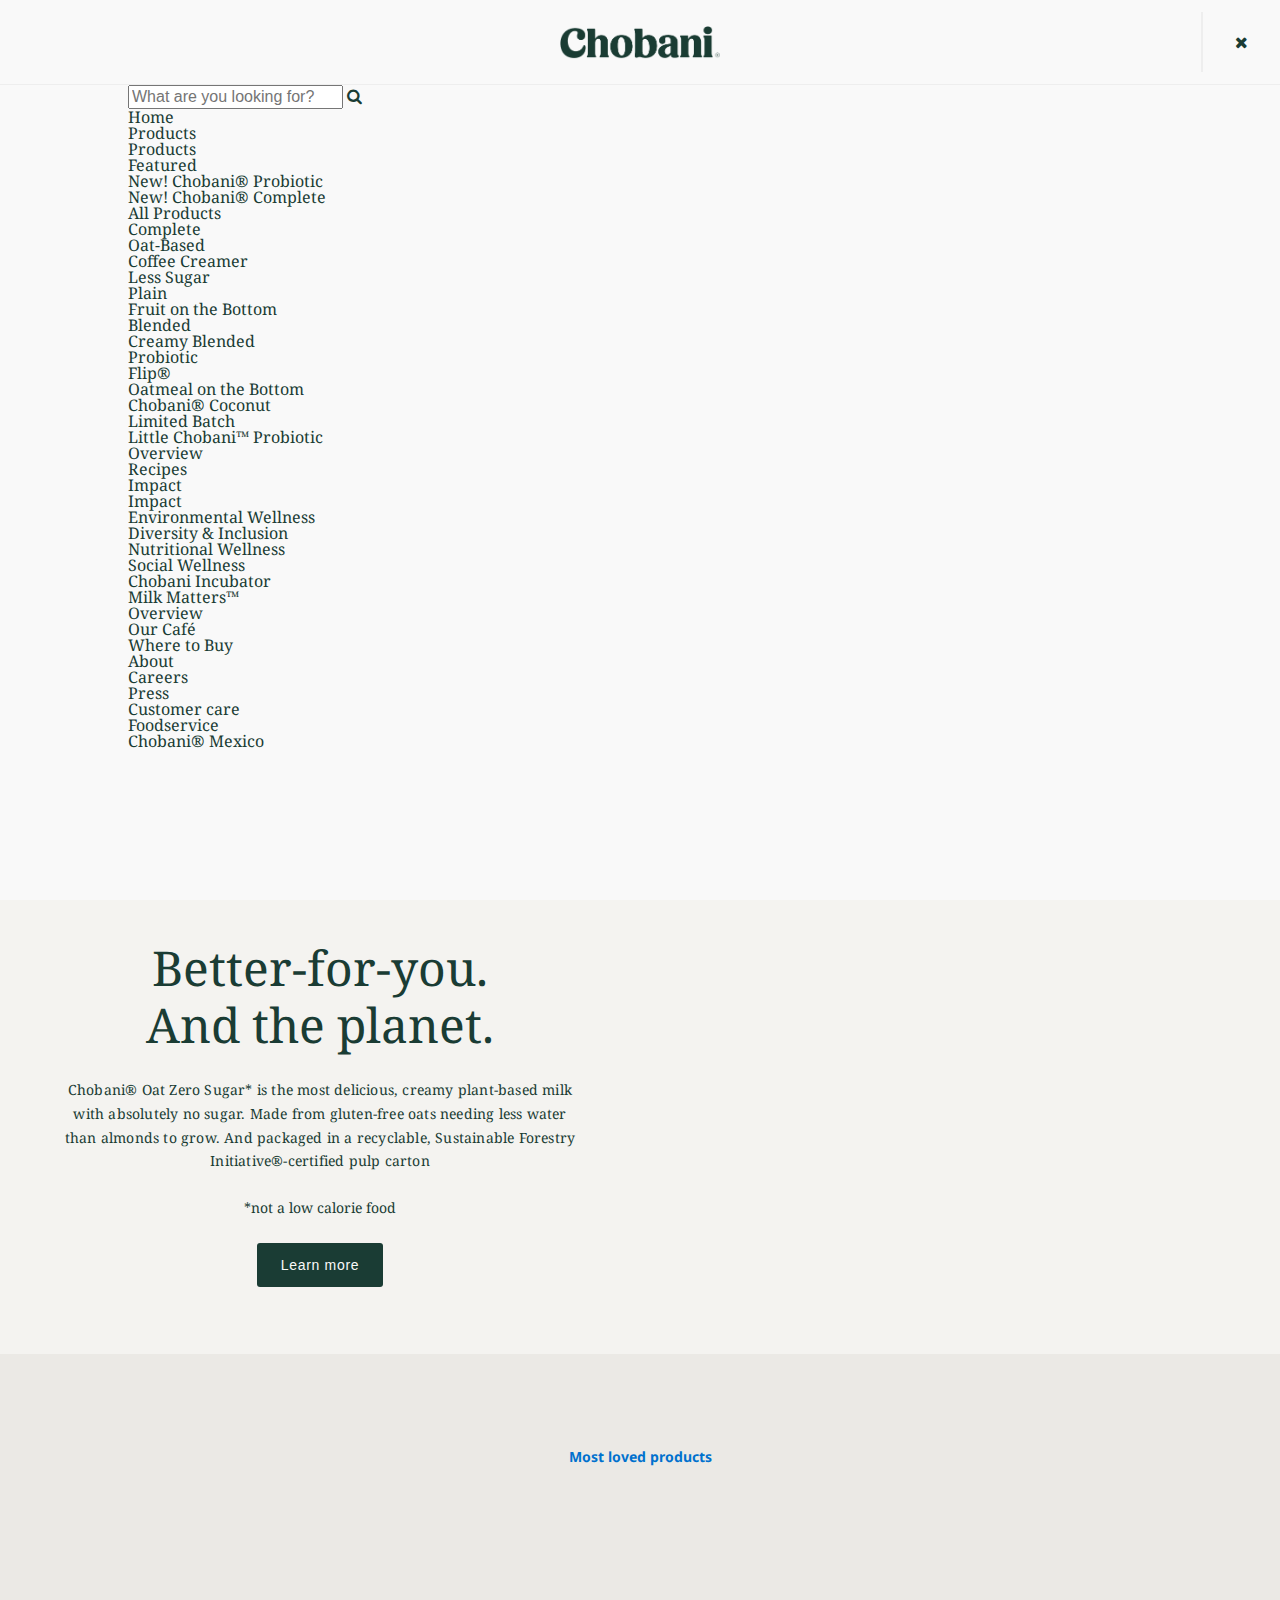
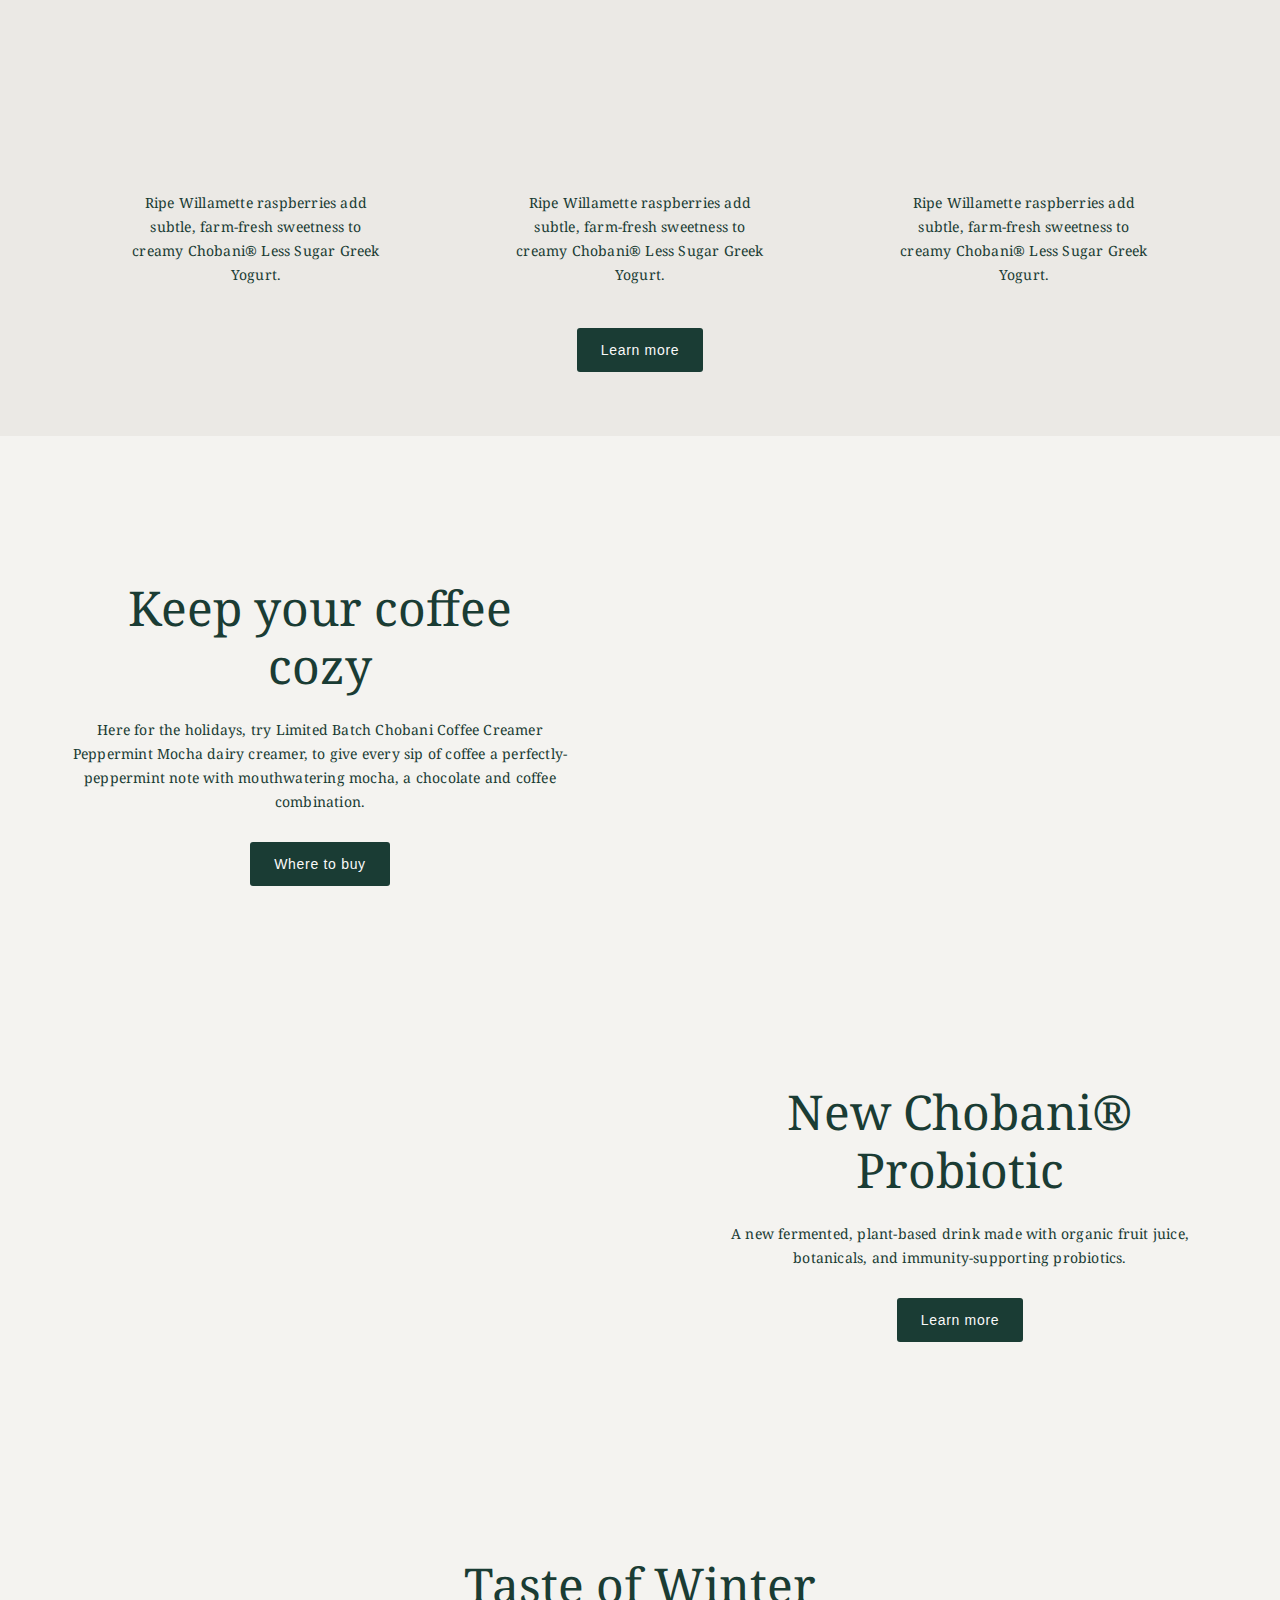
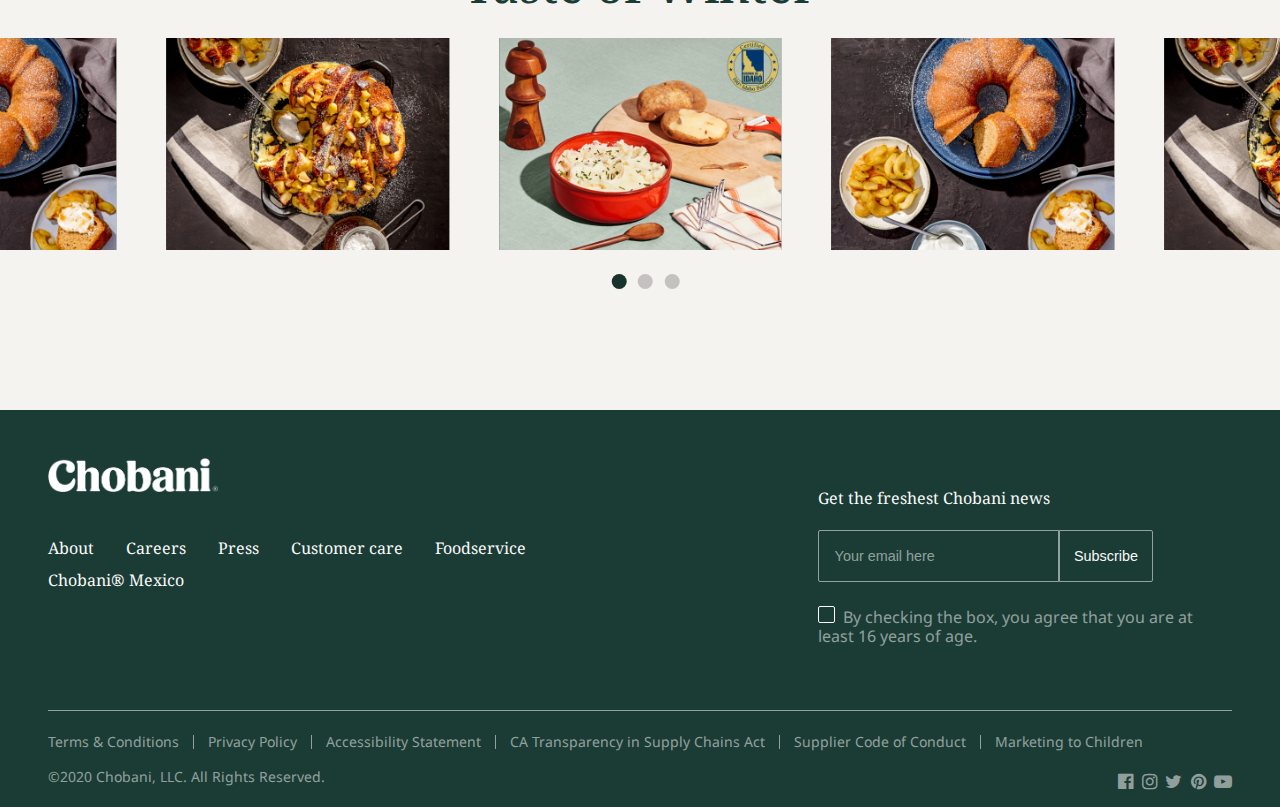
==== commit 8b6fb62f: "1/11 비대면" ====
--- a/public/html/index.html
+++ b/public/html/index.html
@@ -283,6 +283,86 @@
     </footer>
     <!-- .footer // -->
 
+    <!-- .modal-container -->
+    <div class="modal-container">
+        <div class="modal-navi">
+            <div class="modal-logo">
+                <div><img src="../img/logo.png" alt="로고" class="w-100"></div>
+                <div class="close">
+                    <div class="line"></div>
+                    <i class="fa fa-times" aria-hidden="true"></i>
+                </div>
+            </div>
+            <div class="mo-wrapper">
+                <div class="modal-search">
+                    <input type="text" name="search" placeholder="What are you looking for?">
+                    <i class="fa fa-search" aria-hidden="true"></i>
+                </div>
+                <div class="depth depth1">
+                    <ul class="depth1-navi">
+                        <li><a href="#">Home</a></li>
+                        <li>
+                            <a href="#">Products</a>
+                            <div class="depth depth2">
+                                <div class="depth2-tit">Products</div>
+                                <ul class="featured">
+                                    <li class="title">Featured</li>
+                                    <li><a href="#">New! Chobani® Probiotic</a></li>
+                                    <li><a href="#">New! Chobani® Complete</a></li>
+                                </ul>
+                                <ul class="products">
+                                    <li class="title">All Products</li>
+                                    <li><a href="#">Complete</a></li>
+                                    <li><a href="#">Oat-Based</a></li>
+                                    <li><a href="#">Coffee Creamer</a></li>
+                                    <li><a href="#">Less Sugar</a></li>
+                                    <li><a href="#">Plain</a></li>
+                                    <li><a href="#">Fruit on the Bottom</a></li>
+                                    <li><a href="#">Blended</a></li>
+                                    <li><a href="#">Creamy Blended</a></li>
+                                    <li><a href="#">Probiotic</a></li>
+                                    <li><a href="#">Flip®</a></li>
+                                    <li><a href="#">Oatmeal on the Bottom</a></li>
+                                    <li><a href="#">Chobani® Coconut</a></li>
+                                    <li><a href="#">Limited Batch</a></li>
+                                    <li><a href="#">Little Chobani™ Probiotic</a></li>
+                                    <li><a href="#">Overview</a></li>
+                                </ul>
+                            </div>
+                        </li>
+                        <li><a href="#">Recipes</a></li>
+                        <li>
+                            <a href="#">Impact</a>
+                            <div class="depth depth2">
+                                <div class="depth2-tit">Impact</div>
+                                <ul>
+                                    <li><a href="#">Environmental Wellness</a></li>
+                                    <li><a href="#">Diversity & Inclusion</a></li>
+                                    <li><a href="#">Nutritional Wellness</a></li>
+                                    <li><a href="#">Social Wellness</a></li>
+                                    <li><a href="#">Chobani Incubator</a></li>
+                                    <li><a href="#">Milk Matters™</a></li>
+                                    <li><a href="#">Overview</a></li>
+                                </ul>
+                            </div>
+                        </li>
+                        <li><a href="#">Our Café</a></li>
+                        <li><a href="#">Where to Buy</a></li>
+                    </ul>
+                    <ul class="etc">
+                        <li><a href="#">About</a></li>
+                        <li><a href="#">Careers</a></li>
+                        <li><a href="#">Press</a></li>
+                        <li><a href="#">Customer care</a></li>
+                        <li><a href="#">Foodservice</a></li>
+                        <li><a href="#">Chobani® Mexico</a></li>
+                    </ul>
+                </div>
+            </div>
+        </div>
+    </div>
+    <!-- .modal-container // -->
+
 
 
     <script src="../js/index.js"></script>
--- a/public/css/index.css
+++ b/public/css/index.css
@@ -25,6 +25,7 @@
   p.content {line-height: 1.7; font-size: 0.875em; letter-spacing: 0.2px;}
   button {background-color: #1a3c34; color: #f9f9f9; border-radius: 3px; padding: 1em 1.7em; border: 0; font-size: 0.875em; letter-spacing: 0.05em; transition: all .2s; font-size: 0.875em; margin-top: 2em;}
   button:hover {background-color: #e7e4d3; color: #1a3c34;}
+  .line{width: 2px; height: 60px; background-color: #eee; margin-right: 2em;}
 
 
  /* ********.header-wrapper******* */
@@ -35,7 +36,6 @@
  .navi-wrap .navi-right {overflow: hidden;}
  .navi-wrap .navi-right-cont {display: flex; align-items: center; transform: translate(290px); transition: all 0.5s;}
  .navi-wrap .navi-right-cont.active {transform: translate(0);}
- .navi-wrap .line{width: 2px; height: 60px; background-color: #eee; margin-right: 2em;}
  .navi-wrap .navi-right i {cursor: pointer; font-size: 1.125em;}
  .navi-wrap .navi {position: relative;}
  .navi-wrap .navi > a {margin-right: 1.7em; transition: all .2s;}
@@ -91,7 +91,7 @@
  .swiper-slide {position: relative;}
  .swiper-slide .box {background-color: #1a3c34;}
  .swiper-slide .box img {transition: all 0.4s;}
- .swiper-slide .box span {position: absolute; top: 50%; left: 50%; transform: translate(-50%, -15%); color: #f9f9f9; font-size: 1.5em; font-weight: lighter; line-height: 1.4; opacity: 0; transition: all 0.7s; letter-spacing: 0.05em;}
+ .swiper-slide .box span {position: absolute; width: 90%; top: 50%; left: 50%; transform: translate(-50%, -15%); color: #f9f9f9; font-size: 1.125em; font-weight: lighter; line-height: 1.4; opacity: 0; transition: all 0.7s; letter-spacing: 0.05em;}
  .swiper-slide .box.active span {opacity: 1; top: 50%; left: 50%; transform: translate(-50%, -50%);}
  .swiper-slide .box.active img {opacity: 0.1;}
  .pager-wrap {position: absolute; left: 50%; transform: translateX(-50%); display: flex; margin-top: 1.5em;}
@@ -126,8 +126,13 @@
 .copy-wrap .sns {position: absolute; right: 0; bottom: 0;}
 .copy-wrap .sns i {margin-left: 0.25em; font-size: 1.125em;}
 .copy-wrap .sns .fa-facebook-official {margin-left: 0;}
-
-
+ 
+ /* ********.modal-container******* */
+ .modal-container {background-color: #f9f9f9; position: fixed; width: 100%; height: 100vh; z-index: 100; top: 0; left: 0;}
+ .mo-wrapper {width: 80%; margin: auto;}
+ .modal-logo {position: relative; border-bottom: 1px solid #eee; height: 85px;}
+ .modal-logo > div:first-child {width: 160px; position: absolute; left: 50%; top: 50%; transform: translate(-50%, -50%);}
+ .modal-logo .close {position: absolute; right: 0; top: 50%; transform: translateY(-50%); display: flex; align-items: center; margin-right: 2em;}
 
 
 
@@ -139,12 +144,14 @@
     .navi-wrap .navi-right {display: none;}
     .mo-navi {display: flex; align-items: center; order: 2;}
     .cb-wrap input[type="checkbox"] + label {font-size: 0.875em;}
+    .swiper-slide .box span {font-size: 0.875em;}
 }
 @media screen and (max-width: 991px) {
 	.main-wrap .title-wrap {left: 50%; top: 50%; width: 70%; transform: translate(-50%, -50%); padding: 0; text-align: center;}
     .main-wrap .title-wrap .title {font-size: 3em;}
     .main-wrap .title-wrap .content {margin:  2em 0 2.125em;}
     h3.title {margin: 0.5em 0 0.5em; font-size: 2em;}
+    .swiper-slide .box span {font-size: 1em;}
     footer .f-menu {max-width: 240px;}
     footer .f-mail .email-box {margin: 1em 0;}
     footer .f-mail .email-box input {padding: 0.75em;}
@@ -168,6 +175,8 @@
     .prd-wrap {justify-content: center;}
     .prd-wrap .img-wrap {flex: 60% 0 0; padding: 0 2em; order: -1;}
 
+    .swiper-slide .box span {font-size: 2em;}
+
     footer .f-menu {display: none;}
     .f-menu .logo {display: none;}
     footer .f-mail {flex: 0 0 100%; display: flex; justify-content: center; align-items: center; flex-direction: column;}
@@ -181,9 +190,9 @@
 @media screen and (max-width: 575px) {
     .copy-wrap .sns i {margin-left: 1.25em; font-size: 1.5em;}
     footer .f-mail {flex: 100% 0 0;}
-    footer .f-mail .email-box {display: flex; flex-direction: column; width: 100%;}
+    footer .f-mail .email-box {display: flex; justify-content: center; align-items: center; flex-direction: column; width: 100%;}
     footer .f-mail .email-box input {width: 90%; box-sizing: border-box;}
     .f-mail .email {margin: 0.5em 0;}
     .f-mail input.email::placeholder {text-align: center;}
-    .cb-wrap input[type="checkbox"] + label {width: 90%;}
+    .cb-wrap input[type="checkbox"] + label {width: 95%; left: 50%; transform: translateX(-50%);}
 }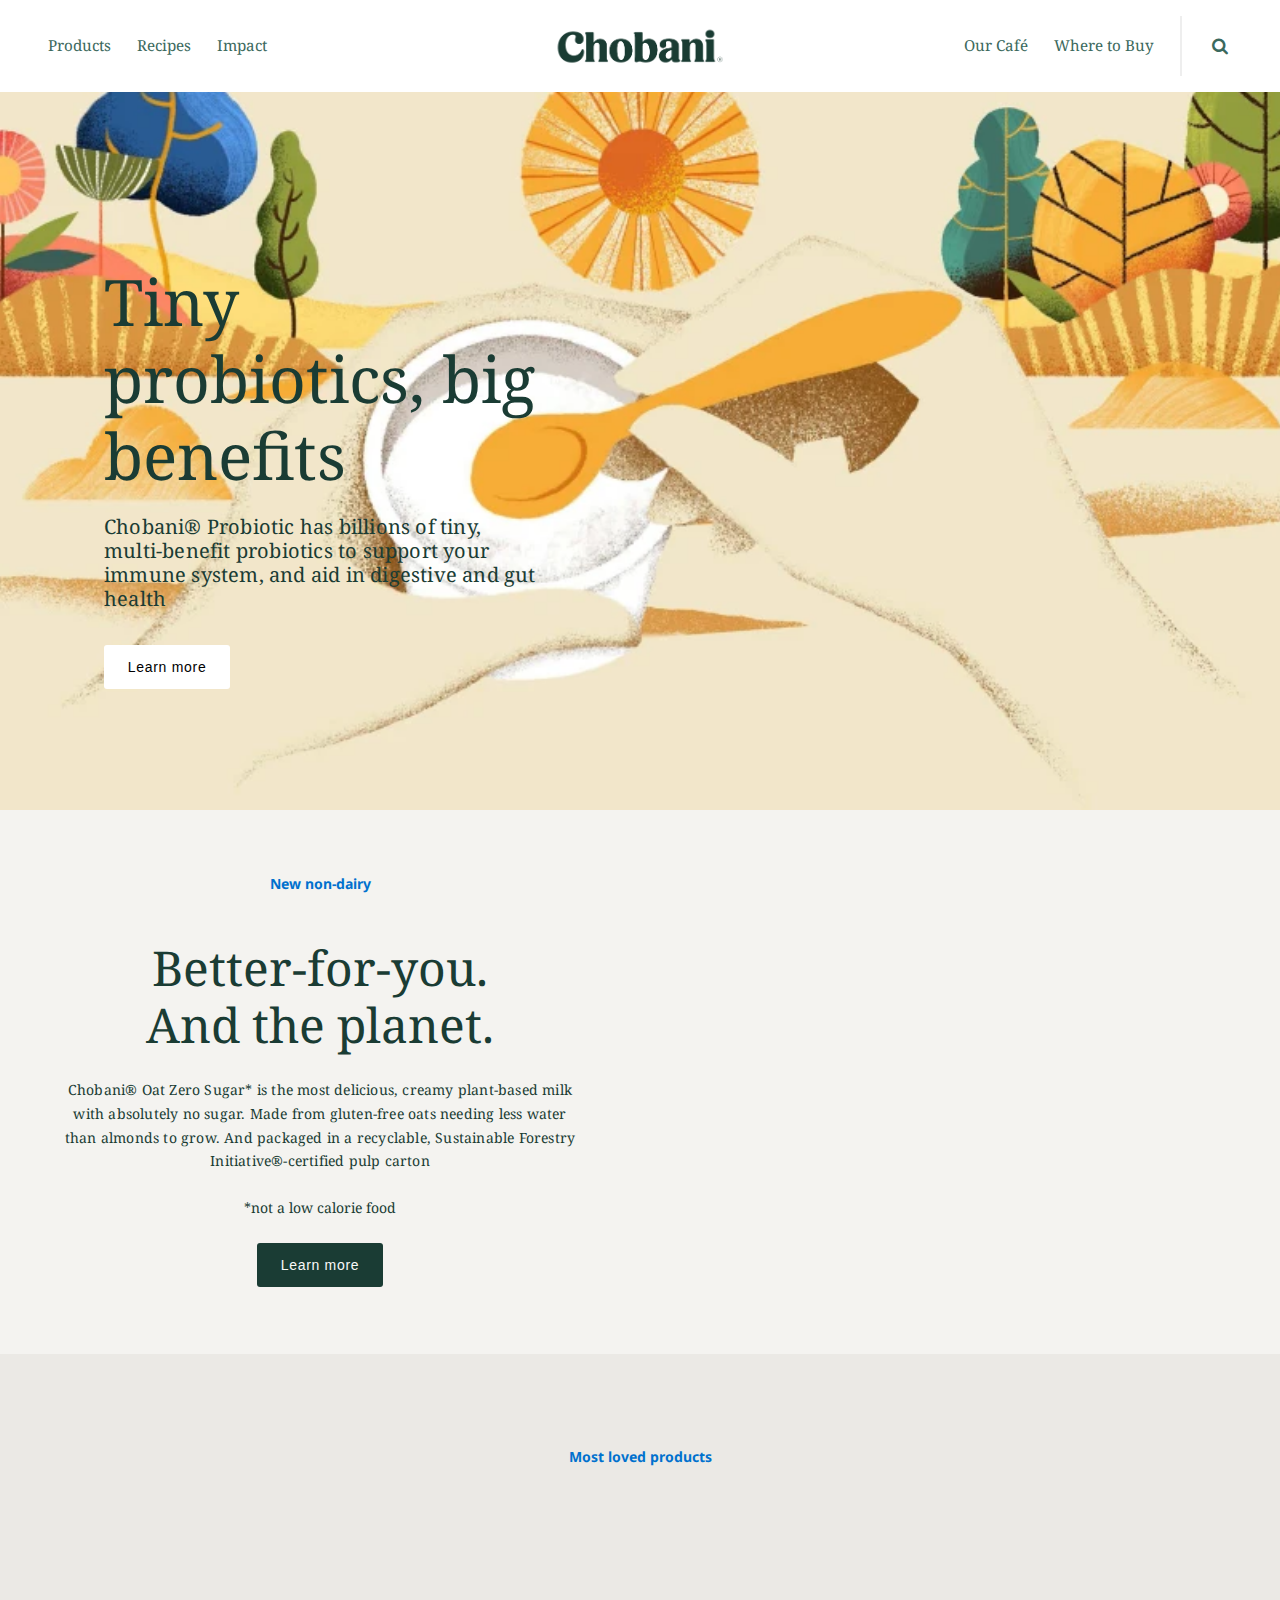
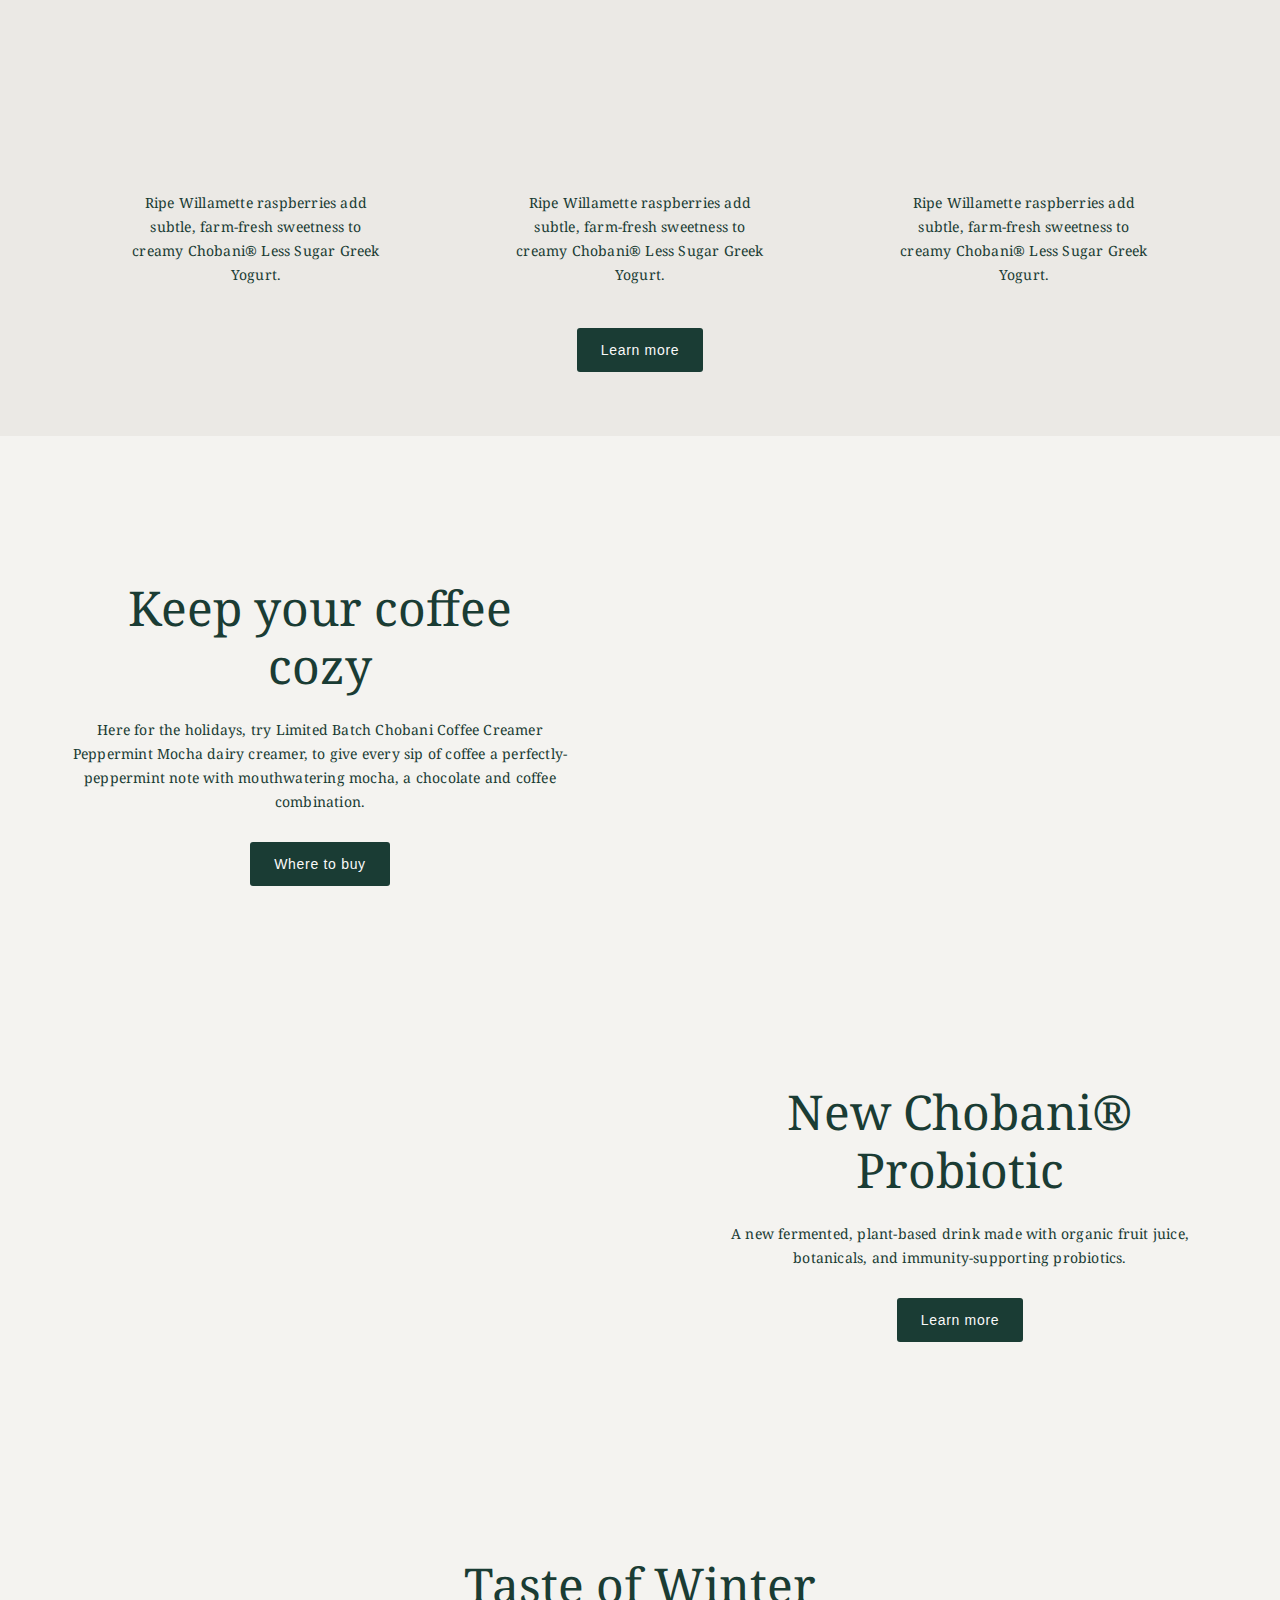
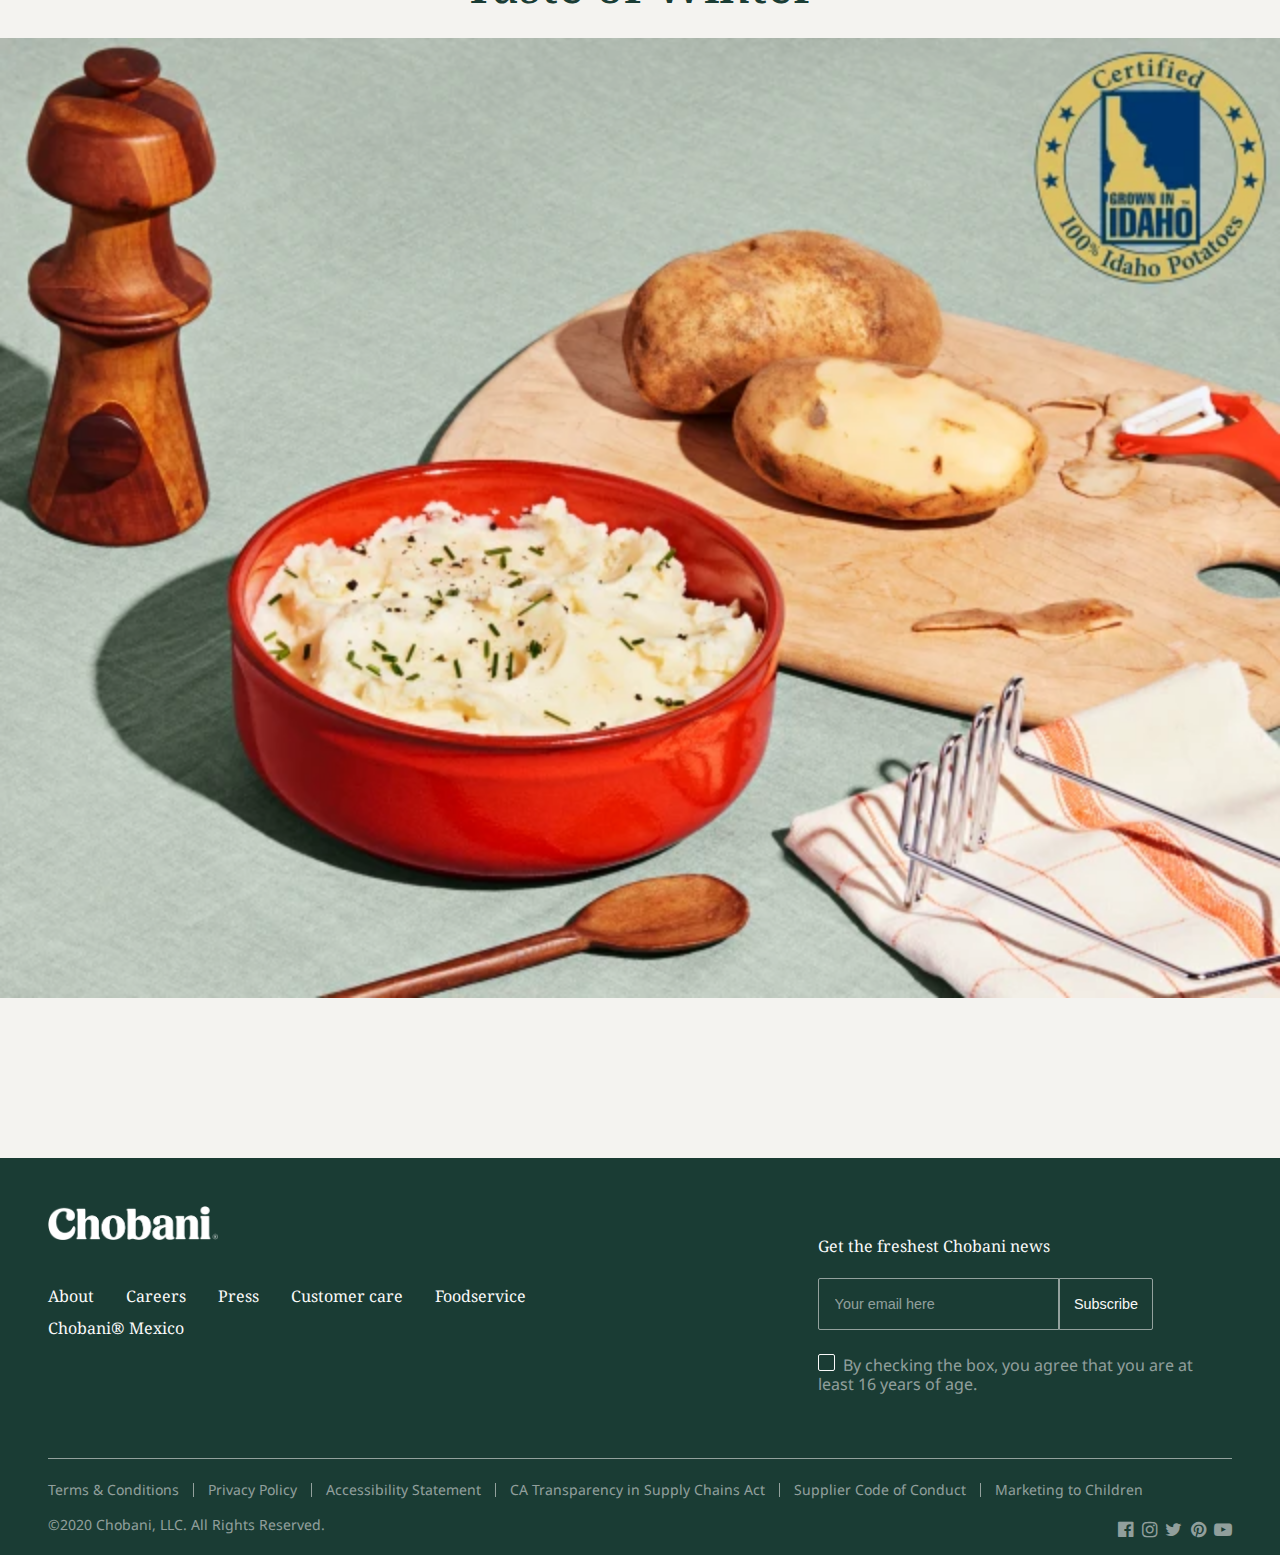
==== commit f7d7965b: "1/12  비대면" ====
--- a/public/html/index.html
+++ b/public/html/index.html
@@ -116,7 +116,7 @@
                         </div>
                         <div class="line"></div>
                         <i class="fa fa-search" aria-hidden="true"></i>
-                        <div class="search">
+                        <div class="search navi-search">
                             <input type="text" name="search" placeholder="What are you looking for?">
                             <i class="fa fa-times" aria-hidden="true"></i>
                         </div>
@@ -285,79 +285,86 @@
 
     <!-- .modal-container -->
     <div class="modal-container">
-        <div class="modal-navi">
-            <div class="modal-logo">
-                <div><img src="../img/logo.png" alt="로고" class="w-100"></div>
-                <div class="close">
-                    <div class="line"></div>
-                    <i class="fa fa-times" aria-hidden="true"></i>
-                </div>
-            </div>
+        <div class="modal-logo">
+            <i class="fa fa-arrow-left" aria-hidden="true"></i>
+            <div class="logo-box"><img src="../img/logo.png" alt="로고" class="w-100"></div>
+            <div class="close">
+                <div class="line"></div>
+                <i class="fa fa-times" aria-hidden="true"></i>
+            </div>
+        </div>
+        <div class="depth1">
             <div class="mo-wrapper">
-                <div class="modal-search">
-                    <input type="text" name="search" placeholder="What are you looking for?">
-                    <i class="fa fa-search" aria-hidden="true"></i>
-                </div>
-                <div class="depth depth1">
-                    <ul class="depth1-navi">
-                        <li><a href="#">Home</a></li>
-                        <li>
-                            <a href="#">Products</a>
-                            <div class="depth depth2">
-                                <div class="depth2-tit">Products</div>
-                                <ul class="featured">
-                                    <li class="title">Featured</li>
-                                    <li><a href="#">New! Chobani® Probiotic</a></li>
-                                    <li><a href="#">New! Chobani® Complete</a></li>
-                                </ul>
-                                <ul class="products">
-                                    <li class="title">All Products</li>
-                                    <li><a href="#">Complete</a></li>
-                                    <li><a href="#">Oat-Based</a></li>
-                                    <li><a href="#">Coffee Creamer</a></li>
-                                    <li><a href="#">Less Sugar</a></li>
-                                    <li><a href="#">Plain</a></li>
-                                    <li><a href="#">Fruit on the Bottom</a></li>
-                                    <li><a href="#">Blended</a></li>
-                                    <li><a href="#">Creamy Blended</a></li>
-                                    <li><a href="#">Probiotic</a></li>
-                                    <li><a href="#">Flip®</a></li>
-                                    <li><a href="#">Oatmeal on the Bottom</a></li>
-                                    <li><a href="#">Chobani® Coconut</a></li>
-                                    <li><a href="#">Limited Batch</a></li>
-                                    <li><a href="#">Little Chobani™ Probiotic</a></li>
-                                    <li><a href="#">Overview</a></li>
-                                </ul>
-                            </div>
-                        </li>
-                        <li><a href="#">Recipes</a></li>
-                        <li>
-                            <a href="#">Impact</a>
-                            <div class="depth depth2">
-                                <div class="depth2-tit">Impact</div>
-                                <ul>
-                                    <li><a href="#">Environmental Wellness</a></li>
-                                    <li><a href="#">Diversity & Inclusion</a></li>
-                                    <li><a href="#">Nutritional Wellness</a></li>
-                                    <li><a href="#">Social Wellness</a></li>
-                                    <li><a href="#">Chobani Incubator</a></li>
-                                    <li><a href="#">Milk Matters™</a></li>
-                                    <li><a href="#">Overview</a></li>
-                                </ul>
-                            </div>
-                        </li>
-                        <li><a href="#">Our Café</a></li>
-                        <li><a href="#">Where to Buy</a></li>
-                    </ul>
-                    <ul class="etc">
-                        <li><a href="#">About</a></li>
-                        <li><a href="#">Careers</a></li>
-                        <li><a href="#">Press</a></li>
-                        <li><a href="#">Customer care</a></li>
-                        <li><a href="#">Foodservice</a></li>
-                        <li><a href="#">Chobani® Mexico</a></li>
-                    </ul>
-                </div>
+                    <div class="search modal-search">
+                        <input type="text" name="search" placeholder="What are you looking for?">
+                        <i class="fa fa-search" aria-hidden="true"></i>
+                    </div>
+                    <div class="modal-navi-wrap">
+                        <ul class="modal-navi">
+                            <li><a href="#">Home</a></li>
+                            <li class="depth">
+                                <a href="#">
+                                    Products
+                                    <i class="fa fa-angle-right" aria-hidden="true"></i>
+                                </a>
+                                <div class="depth2 mo-products">
+                                    <div class="depth2-tit">Products</div>
+                                    <ul class="featured mo-wrapper">
+                                        <li class="title">Featured</li>
+                                        <li><a href="#">New! Chobani® Probiotic</a></li>
+                                        <li><a href="#">New! Chobani® Complete</a></li>
+                                    </ul>
+                                    <ul class="products mo-wrapper">
+                                        <li class="title">All Products</li>
+                                        <li><a href="#">Complete</a></li>
+                                        <li><a href="#">Oat-Based</a></li>
+                                        <li><a href="#">Coffee Creamer</a></li>
+                                        <li><a href="#">Less Sugar</a></li>
+                                        <li><a href="#">Plain</a></li>
+                                        <li><a href="#">Fruit on the Bottom</a></li>
+                                        <li><a href="#">Blended</a></li>
+                                        <li><a href="#">Creamy Blended</a></li>
+                                        <li><a href="#">Probiotic</a></li>
+                                        <li><a href="#">Flip®</a></li>
+                                        <li><a href="#">Oatmeal on the Bottom</a></li>
+                                        <li><a href="#">Chobani® Coconut</a></li>
+                                        <li><a href="#">Limited Batch</a></li>
+                                        <li><a href="#">Little Chobani™ Probiotic</a></li>
+                                        <li><a href="#">Overview</a></li>
+                                    </ul>
+                                </div>
+                            </li>
+                            <li><a href="#">Recipes</a></li>
+                            <li class="depth">
+                                <a href="#">
+                                    Impact
+                                    <i class="fa fa-angle-right" aria-hidden="true"></i>
+                                </a>
+                                <div class="depth2 mo-impact">
+                                    <div class="depth2-tit">Impact</div>
+                                    <ul class="mo-wrapper">
+                                        <li><a href="#">Environmental Wellness</a></li>
+                                        <li><a href="#">Diversity & Inclusion</a></li>
+                                        <li><a href="#">Nutritional Wellness</a></li>
+                                        <li><a href="#">Social Wellness</a></li>
+                                        <li><a href="#">Chobani Incubator</a></li>
+                                        <li><a href="#">Milk Matters™</a></li>
+                                        <li><a href="#">Overview</a></li>
+                                    </ul>
+                                </div>
+                            </li>
+                            <li><a href="#">Our Café</a></li>
+                            <li><a href="#">Where to Buy</a></li>
+                        </ul>
+                        <ul class="etc">
+                                <li><a href="#">About</a></li>
+                                <li><a href="#">Careers</a></li>
+                                <li><a href="#">Press</a></li>
+                                <li><a href="#">Customer care</a></li>
+                                <li><a href="#">Foodservice</a></li>
+                                <li><a href="#">Chobani® Mexico</a></li>
+                        </ul>
+                    </div>
             </div>
         </div>
     </div>
--- a/public/css/index.css
+++ b/public/css/index.css
@@ -26,7 +26,8 @@
   button {background-color: #1a3c34; color: #f9f9f9; border-radius: 3px; padding: 1em 1.7em; border: 0; font-size: 0.875em; letter-spacing: 0.05em; transition: all .2s; font-size: 0.875em; margin-top: 2em;}
   button:hover {background-color: #e7e4d3; color: #1a3c34;}
   .line{width: 2px; height: 60px; background-color: #eee; margin-right: 2em;}
-
+  .search input {margin-right: 2em; border: 1px solid #ccc; padding: 1em 1.5em;}
+  .search i {font-size: 1.5em; font-weight: lighter;}
 
  /* ********.header-wrapper******* */
  .navi-wrapper {background-color: #fff; position: fixed; padding: 1em 3em; width: 100%; z-index: 9;}
@@ -42,8 +43,6 @@
  .navi-wrap .navi:hover > a{color: #ff5e30;}
 
  .navi-right .search {opacity: 0;}
- .navi-right .search input {margin-right: 2em; border: 1px solid #ccc; padding: 1em 1.5em;}
- .navi-right .search i {font-size: 1.5em; font-weight: lighter;}
 
  .mo-navi {display: none;}
  .mo-navi i {font-size: 1.25em; cursor: pointer;}
@@ -128,12 +127,32 @@
 .copy-wrap .sns .fa-facebook-official {margin-left: 0;}
  
  /* ********.modal-container******* */
- .modal-container {background-color: #f9f9f9; position: fixed; width: 100%; height: 100vh; z-index: 100; top: 0; left: 0;}
+ .modal-container {background-color: #f9f9f9; position: fixed; width: 100%; height: 100vh; z-index: 50; top: 0; left: 100%;}
+ .modal-logo {position: relative; border-bottom: 1px solid #ddd; height: 85px;}
+ .modal-logo i.fa-arrow-left {position: absolute; left: 0; top: 50%; transform: translateY(-50%); margin-left: 2em; font-size: 1.125em; display: none; cursor: pointer;}
+ .modal-logo .logo-box {width: 160px; position: absolute; left: 50%; top: 50%; transform: translate(-50%, -50%);}
+ .modal-logo .close {position: absolute; right: 0; top: 50%; transform: translateY(-50%); display: flex; align-items: center; margin-right: 2em;}
+ .modal-logo .close i {cursor: pointer; font-size: 1.125em;}
+
+ .modal-search {border-bottom: 1px solid #ddd; display: flex; justify-content: space-between; align-items: center; padding: 0.25em 1.5em;}
+ .modal-search input {flex: 70% 1 0; border: 0; background-color: transparent; font-family: 'Noto Serif', sans-serif; font-size: 1.125em;}
+ .modal-search i {margin-right: 1em; font-size: 1.25em; cursor: pointer;}
+
  .mo-wrapper {width: 80%; margin: auto;}
- .modal-logo {position: relative; border-bottom: 1px solid #eee; height: 85px;}
- .modal-logo > div:first-child {width: 160px; position: absolute; left: 50%; top: 50%; transform: translate(-50%, -50%);}
- .modal-logo .close {position: absolute; right: 0; top: 50%; transform: translateY(-50%); display: flex; align-items: center; margin-right: 2em;}
-
+ .modal-navi-wrapdepth1 {padding: 0 2.75em;}
+ .modal-navi-wrap ul.modal-navi {margin-top: 2em;}
+ .modal-navi-wrap ul.modal-navi > li > a {font-size: 2.05em; padding: 0.5em 0; display: inline-block; display: flex; align-items: center; justify-content: space-between;}
+ .modal-navi-wrap ul.modal-navi > li > a i {font-size: 0.875em; display: block;}
+ .modal-navi-wrap ul.etc {margin-top: 0.5em;}
+ .modal-navi-wrap ul.etc > li {padding: 0.5em 0; font-family: 'Noto Sans', sans-serif;}
+ 
+ .depth2 {z-index: 60; background-color: #f4f3ef; position: fixed; width: 100%; height: 100vh; top: 84px; left: 100%; overflow-y: auto;}
+ .depth2 .depth2-tit {position: fixed; width: 100%; font-family: 'Noto Sans', sans-serif; padding: 1.5em; font-size: 1.125em; display: flex; justify-content: center; align-items: center; border-bottom: 1px solid #ddd; background-color: #f4f3ef;}
+ .depth2 > ul.featured {margin-top: 4em; padding-bottom: 3em; border-bottom: 1px solid #ddd;}
+ .depth2 > ul {padding: 0 4em; padding-top: 2em;}
+ .depth2 > ul > .title {font-size: 2.05em; padding: 0.5em 0; color: rgba(71, 113, 96, 0.7);}
+ .depth2 > ul > li > a {font-family: 'Noto Sans', sans-serif; font-size: 1.125em; padding: 0.875em 0; display: block;}
+ .depth2.mo-impact > ul {margin-top: 4em;}
 
 
 
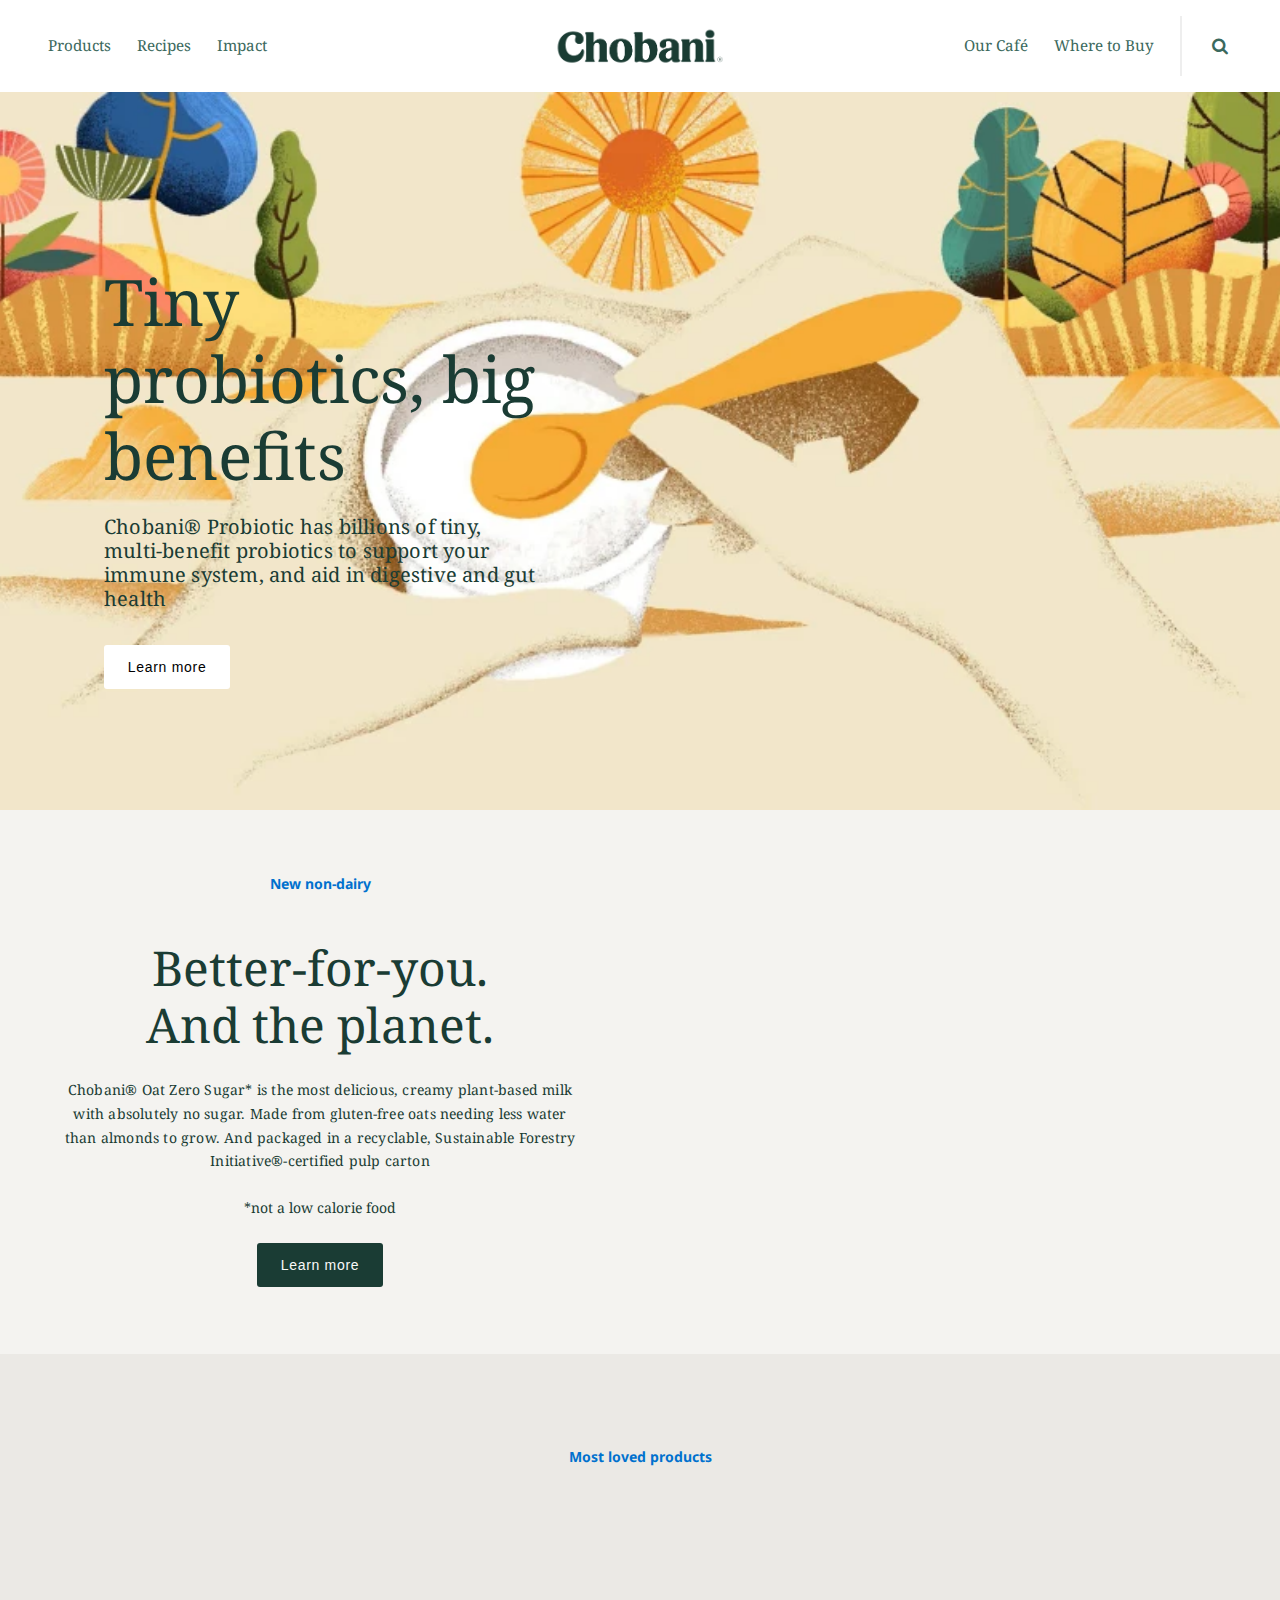
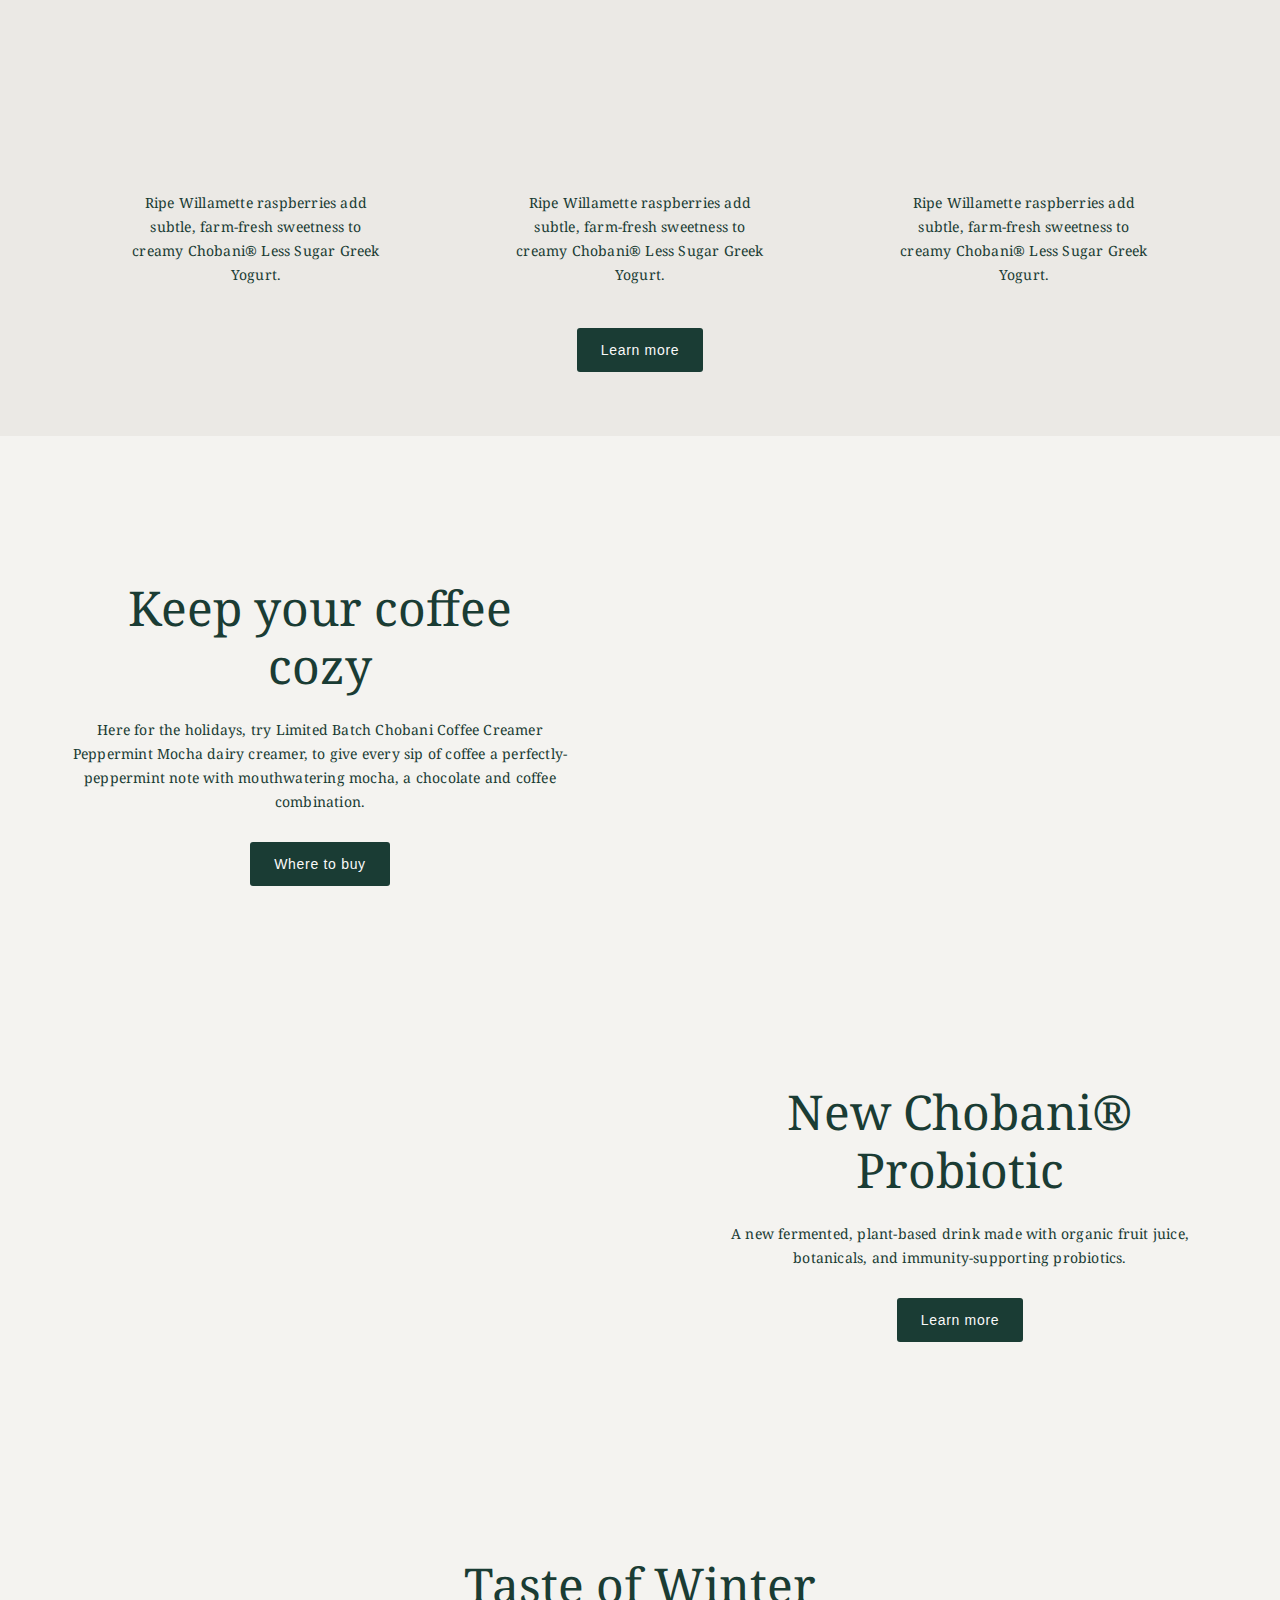
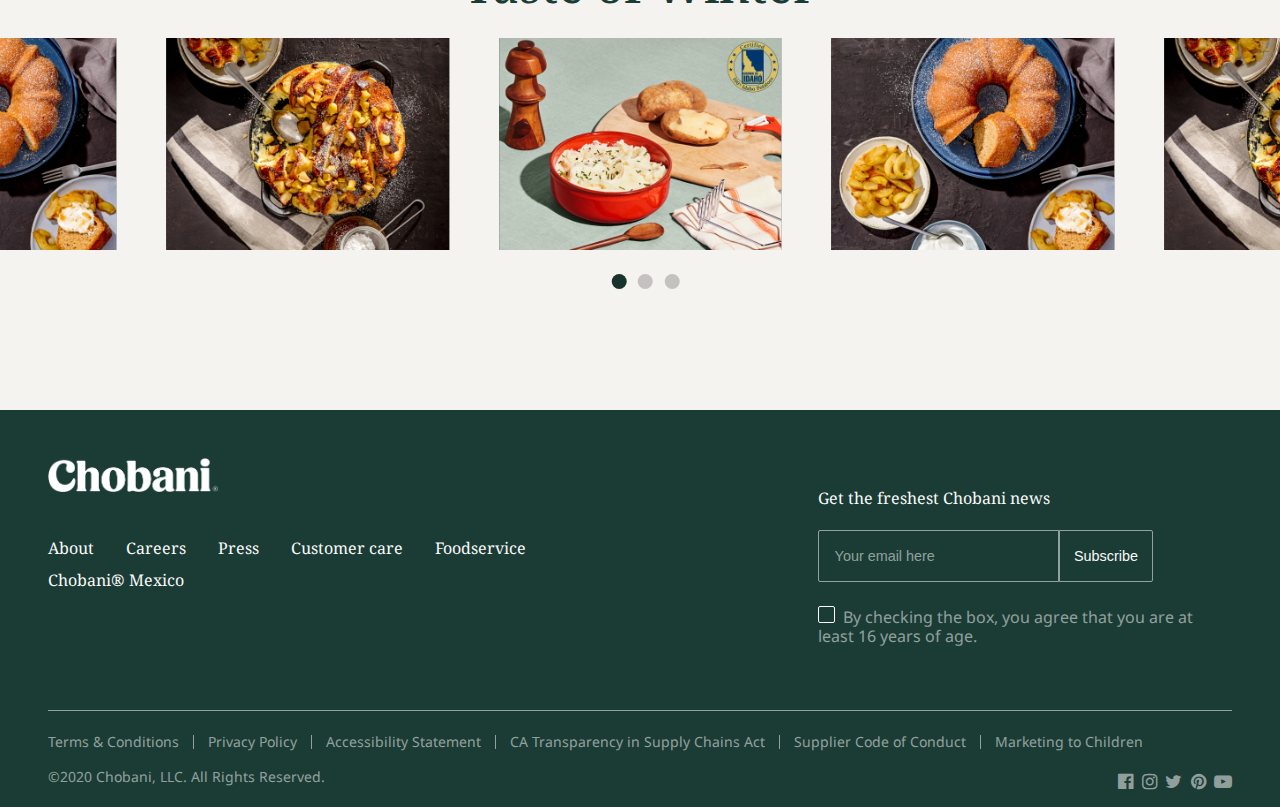
==== commit bd2b9cb2: "..." ====
--- a/public/html/index.html
+++ b/public/html/index.html
@@ -166,15 +166,15 @@
         <h4 class="sub-title">Most loved products</h4>
         <div class="best-wrap">
             <div class="best">
-                <img src="../img/loved1.png" alt="best" class="w-100 wow fadeInUp" data-wow-offset="40" data-wow-duration="1.5s">
+                <img src="../img/loved1.png" alt="best" class="w-100 wow fadeInUp" data-wow-offset="20" data-wow-duration="1.5s">
                 <p class="content">Ripe Willamette raspberries add subtle, farm-fresh sweetness to creamy Chobani® Less Sugar Greek Yogurt.</p>
             </div>
             <div class="best">
-                <img src="../img/loved2.png" alt="best" class="w-100 wow fadeInUp" data-wow-offset="40" data-wow-duration="1.5s" data-wow-delay="0.3s">
+                <img src="../img/loved2.png" alt="best" class="w-100 wow fadeInUp" data-wow-offset="20" data-wow-duration="1.5s" data-wow-delay="0.3s">
                 <p class="content">Ripe Willamette raspberries add subtle, farm-fresh sweetness to creamy Chobani® Less Sugar Greek Yogurt.</p>
             </div>
             <div class="best">
-                <img src="../img/loved3.png" alt="best" class="w-100 wow fadeInUp" data-wow-offset="40" data-wow-duration="1.5s" data-wow-delay="0.6s">
+                <img src="../img/loved3.png" alt="best" class="w-100 wow fadeInUp" data-wow-offset="20" data-wow-duration="1.5s" data-wow-delay="0.6s">
                 <p class="content">Ripe Willamette raspberries add subtle, farm-fresh sweetness to creamy Chobani® Less Sugar Greek Yogurt.</p>
             </div>
         </div>
--- a/public/css/index.css
+++ b/public/css/index.css
@@ -127,7 +127,8 @@
 .copy-wrap .sns .fa-facebook-official {margin-left: 0;}
  
  /* ********.modal-container******* */
- .modal-container {background-color: #f9f9f9; position: fixed; width: 100%; height: 100vh; z-index: 50; top: 0; left: 100%;}
+ .modal-container {background-color: #f9f9f9; position: fixed; width: 100%; height: 100vh; z-index: 50; top: 0; left: 100%; transition: all 0.6s;}
+ .modal-container.active {left: 0;}
  .modal-logo {position: relative; border-bottom: 1px solid #ddd; height: 85px;}
  .modal-logo i.fa-arrow-left {position: absolute; left: 0; top: 50%; transform: translateY(-50%); margin-left: 2em; font-size: 1.125em; display: none; cursor: pointer;}
  .modal-logo .logo-box {width: 160px; position: absolute; left: 50%; top: 50%; transform: translate(-50%, -50%);}
@@ -146,7 +147,8 @@
  .modal-navi-wrap ul.etc {margin-top: 0.5em;}
  .modal-navi-wrap ul.etc > li {padding: 0.5em 0; font-family: 'Noto Sans', sans-serif;}
  
- .depth2 {z-index: 60; background-color: #f4f3ef; position: fixed; width: 100%; height: 100vh; top: 84px; left: 100%; overflow-y: auto;}
+ .depth2 {z-index: 60; background-color: #f4f3ef; position: fixed; width: 100%; height: 100vh; top: 84px; left: 100%; overflow-y: auto; transition: all .6s;}
+ .depth2.active {left: 0;}
  .depth2 .depth2-tit {position: fixed; width: 100%; font-family: 'Noto Sans', sans-serif; padding: 1.5em; font-size: 1.125em; display: flex; justify-content: center; align-items: center; border-bottom: 1px solid #ddd; background-color: #f4f3ef;}
  .depth2 > ul.featured {margin-top: 4em; padding-bottom: 3em; border-bottom: 1px solid #ddd;}
  .depth2 > ul {padding: 0 4em; padding-top: 2em;}
